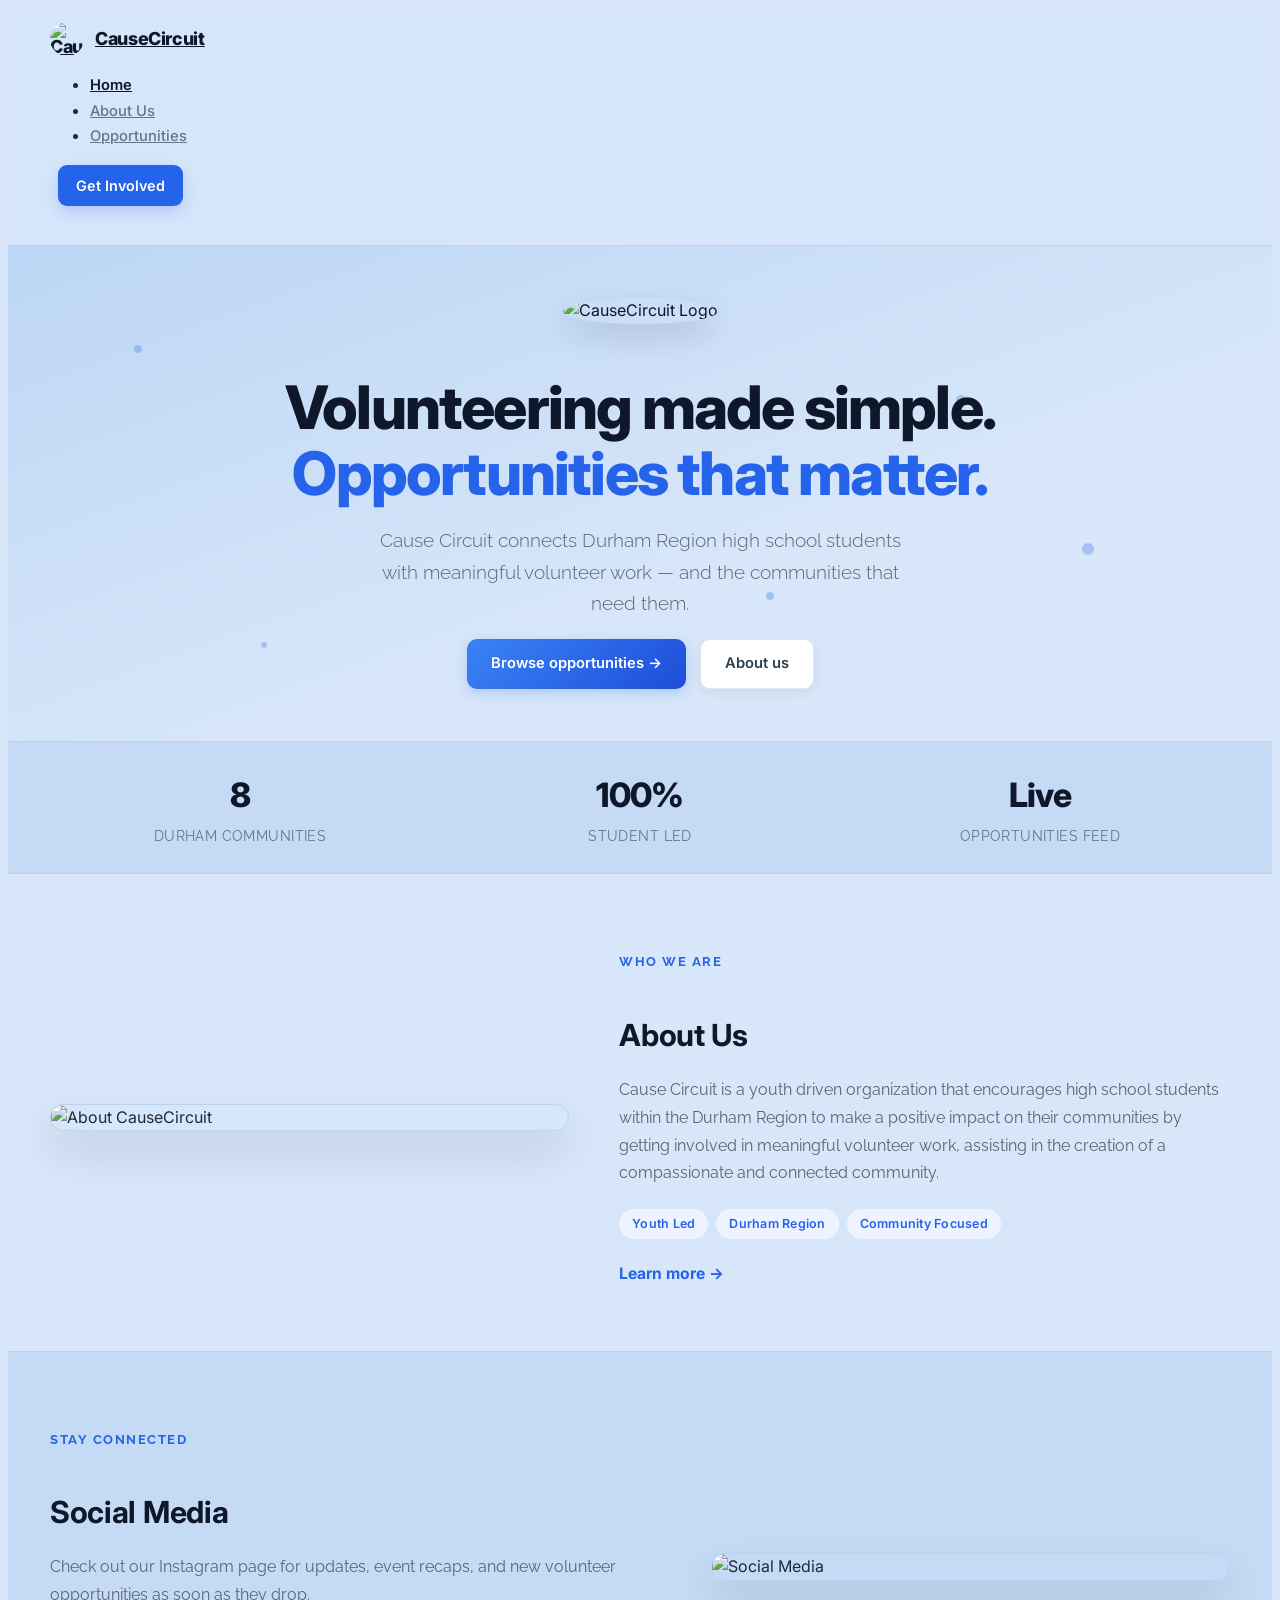
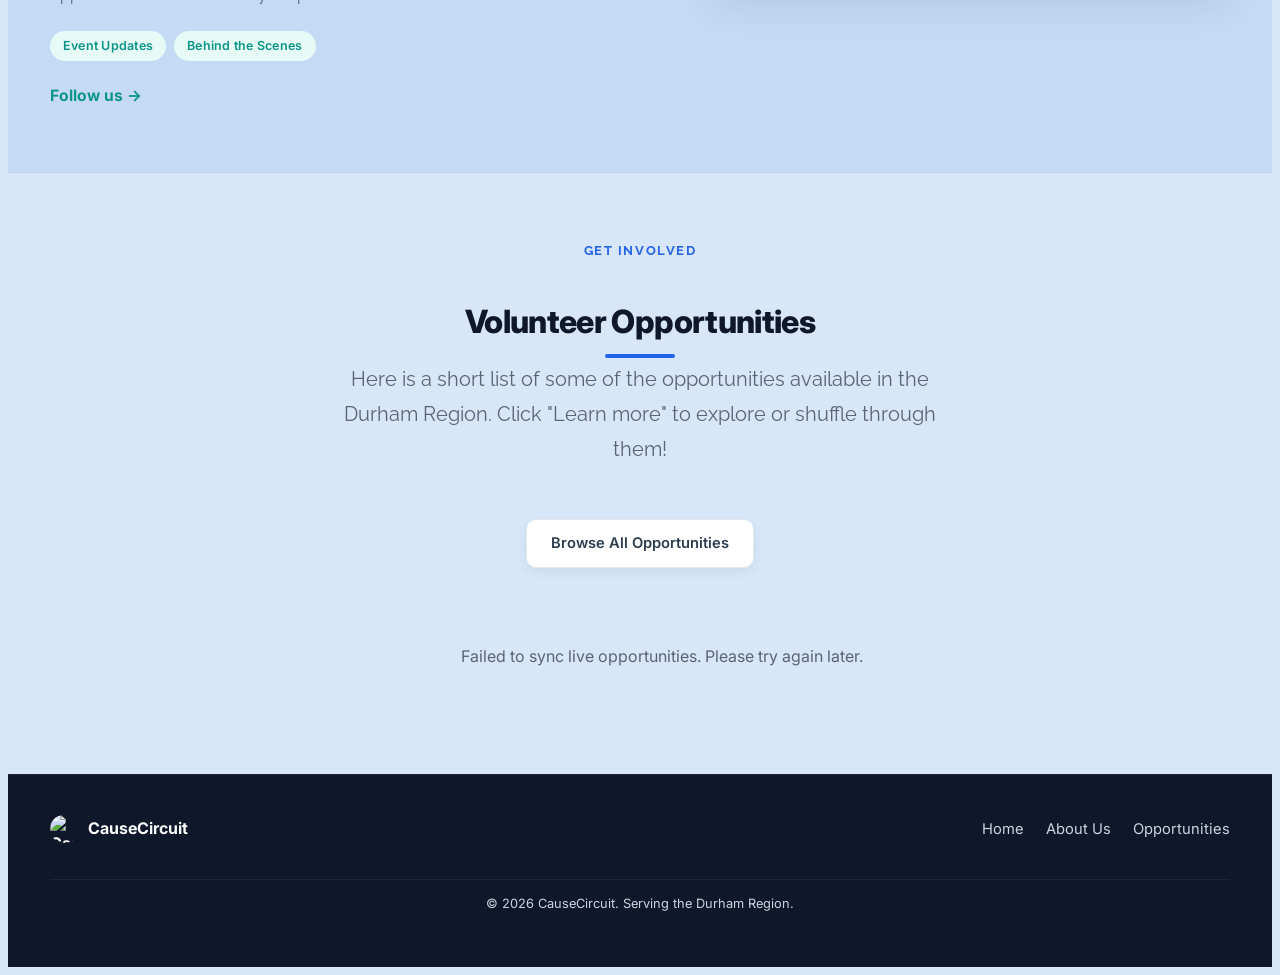
==== docs/index.html @ fa152370 "Use more reliable Drive image URL format, add Apps Script image sync backup Org images intermittentl" ====
<!DOCTYPE HTML>
<html>
<head>
	<title>CauseCircuit</title>
	<meta charset="utf-8" />
	<link rel="shortcut icon" type="x-icon" href="images/causecircuit-logo.png">
	<meta name="viewport" content="width=device-width, initial-scale=1" />
	<link rel="stylesheet" href="assets/css/main.css" />
	<noscript>
		<link rel="stylesheet" href="assets/css/noscript.css" />
	</noscript>
	<link rel="preconnect" href="https://fonts.googleapis.com">
	<link rel="preconnect" href="https://fonts.gstatic.com" crossorigin>
	<link href="https://fonts.googleapis.com/css2?family=Inter:wght@400;500;600;700;800&family=Raleway:wght@400;500;600&display=swap" rel="stylesheet">
	<link rel="stylesheet" href="assets/css/site-theme.css" />
	<style>
		/* Page-specific styles for Home (hero CTA, stats strip, about/social grids) */

		.hero-highlight {
			color: #2563eb;
		}

		.hero-content p {
			max-width: 560px;
			margin-left: auto;
			margin-right: auto;
		}

		.hero-cta-row {
			display: flex;
			gap: 14px;
			justify-content: center;
			flex-wrap: wrap;
			margin-top: 10px;
		}

		/* Quick Stats Strip */
		.stats-strip {
			background: #c5dbf5;
			border-top: 1px solid #b9d2f0;
			border-bottom: 1px solid #b9d2f0;
			padding: 26px 0;
		}

		.stats-strip .container {
			display: grid;
			grid-template-columns: repeat(3, 1fr);
			gap: 20px;
			text-align: center;
		}

		.stat-item {
			padding: 0 10px;
		}

		.stat-item .stat-number {
			display: block;
			font-size: 2.1rem;
			font-weight: 800;
			color: #0f172a;
			letter-spacing: -0.02em;
		}

		.stat-item .stat-label {
			display: block;
			margin-top: 4px;
			color: #64748b;
			font-size: 0.85rem;
			font-family: var(--font-display);
			letter-spacing: 0.03em;
			text-transform: uppercase;
		}

		/* About Section Grid */
		.about-grid {
			display: grid;
			grid-template-columns: 0.85fr 1fr;
			gap: 50px;
			align-items: center;
			margin-top: 10px;
		}

		.about-image {
			position: relative;
			border-radius: var(--radius-lg);
			overflow: hidden;
			box-shadow: 0 20px 40px rgba(15, 23, 42, 0.12);
			border: 1px solid #b9d2f0;
		}

		.about-image img {
			width: 100%;
			height: 320px;
			object-fit: cover;
		}

		.about-content {
			color: #0f172a;
		}

		.about-content h3 {
			font-size: 1.9rem;
			margin-bottom: 16px;
			color: #0f172a;
			font-weight: 700;
			letter-spacing: -0.01em;
		}

		.about-content p {
			font-size: 1.02rem;
			line-height: 1.7;
			margin-bottom: 22px;
			color: #5b6472;
			font-family: var(--font-display);
		}

		.tag-row {
			display: flex;
			flex-wrap: wrap;
			gap: 8px;
			margin-bottom: 22px;
		}

		.tag-pill {
			background: #eef4ff;
			border: none;
			color: #2563eb;
			padding: 5px 13px;
			border-radius: 20px;
			font-size: 0.78rem;
			font-weight: 600;
			letter-spacing: 0.02em;
		}

		/* Social Media Section */
		.social-grid {
			display: grid;
			grid-template-columns: 1fr 0.85fr;
			gap: 50px;
			align-items: center;
			margin-top: 10px;
		}

		.social-content {
			color: #0f172a;
		}

		.social-content h3 {
			font-size: 1.9rem;
			margin-bottom: 16px;
			color: #0f172a;
			font-weight: 700;
			letter-spacing: -0.01em;
		}

		.social-content p {
			font-size: 1.02rem;
			line-height: 1.7;
			margin-bottom: 22px;
			color: #5b6472;
			font-family: var(--font-display);
		}

		.social-content .tag-pill {
			background: #e6fbf6;
			color: #0d9488;
		}

		.social-image {
			position: relative;
			border-radius: var(--radius-lg);
			overflow: hidden;
			box-shadow: 0 20px 40px rgba(15, 23, 42, 0.12);
			border: 1px solid #b9d2f0;
		}

		.social-image img {
			width: 100%;
			height: 320px;
			object-fit: cover;
		}

		.cta-row {
			text-align: center;
			margin-bottom: 36px;
			display: flex;
			justify-content: center;
			gap: 15px;
			flex-wrap: wrap;
		}

		.shuffle-btn {
			background: #0f172a;
			color: white;
			border: none;
			display: none;
		}

		/* Responsive Design: page-specific-only (shared breakpoints live in site-theme.css) */
		@media (max-width: 768px) {
			.about-grid,
			.social-grid {
				grid-template-columns: 1fr;
				gap: 30px;
			}

			.stats-strip .container {
				grid-template-columns: repeat(3, 1fr);
				gap: 10px;
			}

			.stat-item .stat-number {
				font-size: 1.5rem;
			}
		}
	</style>
	<script src="https://cdnjs.cloudflare.com/ajax/libs/PapaParse/5.4.1/papaparse.min.js"></script>
</head>

<body class="is-preload">
	<div class="popup" id="popup">
		<div class="popup-content" id="popup-content"></div>
	</div>

	<div id="page-wrapper">

		<header id="header">
			<h1><a href="index.html"><img src="images/causecircuit-logo.png" alt="CauseCircuit Logo" class="header-logo" width="34" height="34" decoding="async">CauseCircuit</a></h1>

			<nav id="nav">
				<ul class="links">
					<li><a href="index.html" class="active">Home</a></li>
					<li><a href="aboutus.html">About Us</a></li>
					<li><a href="opportunities.html">Opportunities</a></li>
				</ul>
				<a href="#homepage-opportunities" class="nav-cta">Get Involved</a>
			</nav>

			<a href="#mobile-menu" id="mobile-menu-toggle">
				<span class="icon fa-bars"></span>
			</a>
		</header>

		<section class="hero-section">
			<div class="hero-content">
				<div class="logo">
					<img src="images/causecircuit-logo.png" alt="CauseCircuit Logo" class="logo-img" width="96" height="96" decoding="async">
				</div>
				<h1>Volunteering made simple.<br><span class="hero-highlight">Opportunities that matter.</span></h1>
				<p>Cause Circuit connects Durham Region high school students with meaningful volunteer work — and the communities that need them.</p>
				<div class="hero-cta-row">
					<a href="#homepage-opportunities" class="btn btn-primary">Browse opportunities →</a>
					<a href="aboutus.html" class="btn btn-light">About us</a>
				</div>
			</div>
			<div class="particle particle-1"></div>
			<div class="particle particle-2"></div>
			<div class="particle particle-3"></div>
			<div class="particle particle-4"></div>
			<div class="particle particle-5"></div>
		</section>

		<section class="stats-strip">
			<div class="container">
				<div class="stat-item">
					<span class="stat-number">8</span>
					<span class="stat-label">Durham Communities</span>
				</div>
				<div class="stat-item">
					<span class="stat-number">100%</span>
					<span class="stat-label">Student Led</span>
				</div>
				<div class="stat-item">
					<span class="stat-number">Live</span>
					<span class="stat-label">Opportunities Feed</span>
				</div>
			</div>
		</section>

		<section class="content-section">
			<div class="container">
				<div class="about-grid">
					<div class="about-image">
						<img src="images/pic01.jpg" alt="About CauseCircuit" loading="lazy" decoding="async" />
					</div>
					<div class="about-content">
						<span class="section-eyebrow">Who We Are</span>
						<h3>About Us</h3>
						<p>Cause Circuit is a youth driven organization that encourages high school students within the Durham Region to make a positive impact on their communities by getting involved in meaningful volunteer work, assisting in the creation of a compassionate and connected community.</p>
						<div class="tag-row">
							<span class="tag-pill">Youth Led</span>
							<span class="tag-pill">Durham Region</span>
							<span class="tag-pill">Community Focused</span>
						</div>
						<a href="aboutus.html" class="text-link">Learn more →</a>
					</div>
				</div>
			</div>
		</section>

		<section class="content-section section-alt">
			<div class="container">
				<div class="social-grid">
					<div class="social-content">
						<span class="section-eyebrow">Stay Connected</span>
						<h3>Social Media</h3>
						<p>Check out our Instagram page for updates, event recaps, and new volunteer opportunities as soon as they drop.</p>
						<div class="tag-row">
							<span class="tag-pill">Event Updates</span>
							<span class="tag-pill">Behind the Scenes</span>
						</div>
						<a href="#" class="text-link text-link-teal">Follow us →</a>
					</div>
					<div class="social-image">
						<img src="images/pic02.jpg" alt="Social Media" loading="lazy" decoding="async" />
					</div>
				</div>
			</div>
		</section>

		<section class="content-section" id="homepage-opportunities">
			<div class="container">
				<div class="section-header">
					<span class="section-eyebrow">Get Involved</span>
					<h2>Volunteer Opportunities</h2>
					<p>Here is a short list of some of the opportunities available in the Durham Region. Click "Learn more" to explore or shuffle through them!</p>
				</div>

				<div class="cta-row">
					<a href="opportunities.html" class="btn btn-light">Browse All Opportunities</a>
					<button id="shuffle-btn" class="btn btn-light shuffle-btn">
						🔄 Shuffle Grid
					</button>
				</div>

				<div class="opportunities-grid" id="homepage-opportunities-container">
					<div class="empty-state">Loading live opportunities...</div>
				</div>
			</div>
		</section>
	</div>

	<footer class="site-footer">
		<div class="container">
			<div class="footer-brand">
				<img src="images/causecircuit-logo.png" alt="CauseCircuit Logo" width="28" height="28" loading="lazy" decoding="async">
				CauseCircuit
			</div>
			<ul class="footer-links">
				<li><a href="index.html">Home</a></li>
				<li><a href="aboutus.html">About Us</a></li>
				<li><a href="opportunities.html">Opportunities</a></li>
			</ul>
			<p class="footer-copy">&copy; 2026 CauseCircuit. Serving the Durham Region.</p>
		</div>
	</footer>

	<script src="assets/js/jquery.min.js"></script>
	<script src="assets/js/jquery.scrollex.min.js"></script>
	<script src="assets/js/browser.min.js"></script>
	<script src="assets/js/breakpoints.min.js"></script>
	<script src="assets/js/util.js"></script>
	<script src="assets/js/main.js"></script>

	<script>
		let homepageOpportunities = [];
		const SHEET_CSV_URL = "https://docs.google.com/spreadsheets/d/e/2PACX-1vRINdpIfqYzmz7lNtKIkIuz75kA3wAOtAyE2lThkMty1Gpn7X9p3xIFLXV-hyX28PC-0LyFreFc1JXU/pub?gid=351680604&single=true&output=csv";

		function resolveOpportunityImage(rawImagePath) {
			if (!rawImagePath) return 'images/causecircuit-logo.png';

			if (rawImagePath.includes('drive.google.com')) {
				const matches = rawImagePath.match(/(?:id=|\/d\/)([a-zA-Z0-9-_]+)/);
				if (matches && matches[1]) {
					return `https://lh3.googleusercontent.com/d/${matches[1]}=w1000`;
				}
				return 'images/causecircuit-logo.png';
			}

			return rawImagePath;
		}

		function resolveOpportunityUrl(opportunity) {
			let targetUrl = opportunity.website ? opportunity.website.trim() : '#';
			if (targetUrl !== '#' && targetUrl !== '' && !/^https?:\/\//i.test(targetUrl)) {
				targetUrl = 'https://' + targetUrl;
			}
			return targetUrl;
		}

		const observerOptions = {
			threshold: 0.1,
			rootMargin: '0px 0px -50px 0px'
		};

		const cardObserver = new IntersectionObserver((entries) => {
			entries.forEach(entry => {
				if (entry.isIntersecting) {
					entry.target.classList.add('animate');
				}
			});
		}, observerOptions);

		async function fetchLiveHomepageData() {
			try {
				const cacheBuster = `&t=${new Date().getTime()}`;
				const response = await fetch(SHEET_CSV_URL + cacheBuster);
				const csvText = await response.text();
				
				Papa.parse(csvText, {
					header: true,
					skipEmptyLines: true,
					complete: function(results) {
						const liveOpportunities = results.data.map(row => {
							const keys = Object.keys(row);
							
							const titleKey = keys.find(k => k.toLowerCase().includes('title') || k.toLowerCase().includes('name of opportunity') || k.toLowerCase().includes('position')) || keys[1];
							const orgKey = keys.find(k => k.toLowerCase().includes('organization') || k.toLowerCase().includes('company') || k.toLowerCase().includes('host')) || keys[2];
							const descKey = keys.find(k => k.toLowerCase().includes('description') || k.toLowerCase().includes('detail') || k.toLowerCase().includes('about')) || keys[3];
							const linkKey = keys.find(k => k.toLowerCase().includes('link') || k.toLowerCase().includes('website') || k.toLowerCase().includes('url') || k.toLowerCase().includes('form')) || keys[4];
							const cityKey = keys.find(k => k.toLowerCase().includes('city') || k.toLowerCase().includes('town') || k.toLowerCase().includes('location')) || keys[5];
							const imgKey = keys.find(k => k.toLowerCase().includes('image') || k.toLowerCase().includes('logo') || k.toLowerCase().includes('pic')) || '';

							const title = row[titleKey] ? row[titleKey].trim() : '';
							const org = row[orgKey] ? row[orgKey].trim() : '';
							const desc = row[descKey] ? row[descKey].trim() : 'No description provided.';
							const webLink = row[linkKey] ? row[linkKey].trim() : '#';
							const city = row[cityKey] ? row[cityKey].trim() : 'Oshawa';
							const rawImagePath = (imgKey && row[imgKey]) ? row[imgKey].trim() : '';

							if (!title || !org) return null;

							return {
								name: title,
								company: org,
								description: desc,
								imagePath: resolveOpportunityImage(rawImagePath),
								website: webLink,
								city: city
							};
						}).filter(item => item !== null);

						homepageOpportunities = liveOpportunities;

						const shuffleBtn = document.getElementById('shuffle-btn');
						if (shuffleBtn) {
							shuffleBtn.style.display = homepageOpportunities.length > 6 ? 'inline-flex' : 'none';
						}

						renderHomepageCards();
					}
				});
			} catch (error) {
				console.error("Error loading live feed:", error);
				document.getElementById('homepage-opportunities-container').innerHTML =
					'<div class="empty-state">Failed to sync live opportunities. Please try again later.</div>';
			}
		}

		function renderHomepageCards() {
			const container = document.getElementById('homepage-opportunities-container');
			if (!container) return;

			const existingCards = container.querySelectorAll('.opportunity-card');
			existingCards.forEach(card => card.classList.remove('animate'));

			setTimeout(() => {
				container.innerHTML = '';

				if (homepageOpportunities.length === 0) {
					container.innerHTML = '<div class="empty-state">No opportunities available right now!</div>';
					return;
				}

				let shuffled = [...homepageOpportunities];
				for (let i = shuffled.length - 1; i > 0; i--) {
					const j = Math.floor(Math.random() * (i + 1));
					[shuffled[i], shuffled[j]] = [shuffled[j], shuffled[i]];
				}

				const displayList = shuffled.slice(0, 6);

				displayList.forEach((opp, index) => {
					const card = document.createElement('div');
					card.className = 'opportunity-card';
					card.style.transitionDelay = `${index * 0.12}s`;

					const targetUrl = resolveOpportunityUrl(opp);
					const buttonHTML = (targetUrl && targetUrl !== '#')
						? `<a href="${targetUrl}" target="_blank" class="card-btn">Learn more</a>`
						: `<button class="card-btn special">Learn more</button>`;

					card.innerHTML = `
						<div class="card-image-container">
							<img src="${opp.imagePath}" alt="${opp.name}" loading="lazy" decoding="async" onerror="this.src='images/causecircuit-logo.png'" />
							<div class="location-tag">${opp.city}</div>
						</div>
						<div class="card-content">
							<h3>${opp.name}</h3>
							<p class="card-org">${opp.company}</p>
							<p class="card-desc-clamp">${opp.description}</p>
							${buttonHTML}
						</div>
					`;

					container.appendChild(card);
					cardObserver.observe(card);
				});
			}, existingCards.length > 0 ? 150 : 0);
		}

		document.addEventListener('DOMContentLoaded', () => {
			fetchLiveHomepageData();

			const shuffleBtn = document.getElementById('shuffle-btn');
			if (shuffleBtn) {
				shuffleBtn.addEventListener('click', renderHomepageCards);
			}

			document.querySelectorAll('.section-header').forEach(el => cardObserver.observe(el));
		});

		const popup = document.getElementById('popup');
		const popupContent = document.getElementById('popup-content');

		function openOpportunityPopup(opportunity) {
			const websiteUrl = resolveOpportunityUrl(opportunity);
			const hasWebsite = websiteUrl && websiteUrl !== '#';
			const websiteValueClass = hasWebsite ? 'popup-info-value' : 'popup-info-value muted';
			const websiteValueHTML = hasWebsite
				? `<a href="${websiteUrl}" target="_blank" rel="noopener">${websiteUrl.replace(/^https?:\/\//i, '')}</a>`
				: 'Not provided';

			popupContent.innerHTML = `
				<div class="popup-header">
					<img src="${opportunity.imagePath}" alt="${opportunity.name}" decoding="async" onerror="this.src='images/causecircuit-logo.png'" />
					<div class="popup-location-tag">${opportunity.city}</div>
				</div>
				<h2 class="popup-title">${opportunity.name}</h2>
				<div class="popup-scroll-content">
					<div class="popup-info-panel">
						<div class="popup-info-row">
							<span class="popup-info-label">Host</span>
							<span class="popup-info-value">${opportunity.company}</span>
						</div>
						<div class="popup-info-row">
							<span class="popup-info-label">Website</span>
							<span class="${websiteValueClass}">${websiteValueHTML}</span>
						</div>
						<div class="popup-info-row">
							<span class="popup-info-label">Location</span>
							<span class="popup-info-value">${opportunity.city}</span>
						</div>
					</div>
					<div class="popup-body">
						<p>${opportunity.description}</p>
					</div>
				</div>
				<div class="popup-actions">
					<button class="btn btn-ghost popup-close">Close</button>
				</div>
			`;

			popup.classList.add('active');
			document.body.classList.add('modal-open');

			popupContent.querySelector('.popup-close').addEventListener('click', closeOpportunityPopup);
		}

		function closeOpportunityPopup() {
			popup.classList.remove('active');
			document.body.classList.remove('modal-open');
		}

		document.addEventListener('click', function(event) {
			const card = event.target.closest('.opportunity-card');
			if (!card) return;

			const realLink = event.target.closest('a.card-btn');
			if (realLink) return; // let the external link navigate normally

			event.preventDefault();

			const opportunityName = card.querySelector('h3').textContent;
			const opportunity = homepageOpportunities.find(opp => opp.name === opportunityName);
			if (opportunity) {
				openOpportunityPopup(opportunity);
			}
		});

		popup.addEventListener('click', (event) => {
			if (event.target === popup) {
				closeOpportunityPopup();
			}
		});

		document.addEventListener('keydown', (event) => {
			if (event.key === 'Escape' && popup.classList.contains('active')) {
				closeOpportunityPopup();
			}
		});
	</script>
</body>
</html>
---- docs/assets/css/site-theme.css ----
/* ==========================================================================
   CauseCircuit shared design system
   Loaded on every page after main.css and before any page-specific <style>
   block. Owns: tokens, header/nav, hero shell, particles, section/container
   layout, buttons, opportunity cards, popup, footer, scrollbar.
   ========================================================================== */

:root {
    --ink: #2c3e50;
    --ink-soft: #34495e;
    --surface-deep: #0f172a;
    --surface: #1e293b;
    --surface-soft: #334155;
    --panel-blue: #4C5C96;
    --panel-alt: #45558D;
    --border-soft: rgba(148, 163, 184, 0.18);
    --text-muted: #cbd5e1;
    --accent: #3b82f6;
    --accent-dark: #1d4ed8;
    --accent-light: #60a5fa;
    --success: #10b981;
    --success-dark: #059669;

    --radius-lg: 18px;
    --radius-md: 14px;
    --radius-sm: 10px;
    --ease: cubic-bezier(0.22, 1, 0.36, 1);

    --font-body: 'Inter', -apple-system, BlinkMacSystemFont, 'Segoe UI', Roboto, Helvetica, Arial, sans-serif;
    --font-display: Raleway, var(--font-body);

    /* Spacing scale */
    --space-xs: 8px;
    --space-sm: 14px;
    --space-md: 22px;
    --space-lg: 40px;
    --space-xl: 52px;
    --space-2xl: 64px;

    /* Type scale */
    --text-xs: 0.8rem;
    --text-sm: 0.92rem;
    --text-md: 1rem;
    --text-lg: 1.22rem;
    --text-xl: 1.6rem;
    --text-2xl: 2rem;
    --text-3xl: clamp(2.6rem, 5vw, 3.75rem);
}

html {
    font-size: 16px;
}

body,
input,
select,
textarea {
    font-family: var(--font-body);
    font-size: 16px;
    font-weight: 400;
    line-height: 1.6;
    color: #1e293b;
}

/* main.css's legacy template forces h1-h6 to Raleway, uppercase, and
   letter-spaced — override so Inter is the real default everywhere
   the design doesn't explicitly call for Raleway body copy. */
h1, h2, h3, h4, h5, h6 {
    font-family: var(--font-body);
    text-transform: none;
    letter-spacing: normal;
    color: inherit;
}

html {
    scroll-padding-top: 90px;
}

body {
    background: #d7e6f9;
    overflow-x: hidden;
    -webkit-font-smoothing: antialiased;
}

/* ---------- Header ---------- */
#header {
    position: sticky !important;
    top: 0 !important;
    left: auto !important;
    right: auto !important;
    width: 100% !important;
    z-index: 50 !important;
    background: rgba(215, 230, 249, 0.85) !important;
    backdrop-filter: blur(14px) saturate(150%) !important;
    opacity: 1 !important;
    visibility: visible !important;
    transform: translateY(0) !important;
    transition: all 0.3s ease !important;
    border-bottom: 1px solid #b9d2f0 !important;
    box-sizing: border-box !important;
    padding-top: 14px !important;
    padding-bottom: 14px !important;
    padding-left: max(32px, calc((100% - 1180px) / 2)) !important;
    padding-right: max(32px, calc((100% - 1180px) / 2)) !important;
}

#header h1 {
    display: flex !important;
    align-items: center !important;
    margin: 0 !important;
    line-height: 1 !important;
}

#header h1 a {
    color: #0f172a !important;
    display: flex !important;
    align-items: center !important;
    font-size: 1.12rem !important;
    font-weight: 800 !important;
    letter-spacing: -0.02em !important;
}

.header-logo {
    width: 34px;
    height: 34px;
    border-radius: 50%;
    margin-right: 11px;
    object-fit: cover;
}

#header #nav ul.links li a {
    color: #64748b !important;
    font-weight: 500;
    font-size: 0.92rem;
    padding: 0;
    border: none;
    border-radius: 0;
    text-transform: none;
    letter-spacing: normal;
}

#header #nav ul.links li a:hover {
    background: transparent !important;
    border-color: transparent !important;
}

#header #nav ul.links li a:hover {
    color: #0f172a !important;
}

#header #nav ul.links li a.active {
    color: #0f172a !important;
    font-weight: 600 !important;
}

#header #mobile-menu-toggle {
    color: #0f172a !important;
    width: 44px;
    height: 44px;
    margin: -6px -6px -6px 0;
    box-sizing: border-box;
}

@media screen and (max-width: 980px) {
    #header #mobile-menu-toggle {
        display: flex !important;
        align-items: center;
        justify-content: center;
    }
}

/* ---------- Mobile menu & scroll lock ---------- */
body.nav-open,
body.modal-open {
    overflow: hidden;
}

#mobile-menu .inner {
    position: relative;
}

#mobile-menu .close {
    position: absolute;
    top: 18px;
    right: 18px;
    display: flex;
    align-items: center;
    justify-content: center;
    width: 44px;
    height: 44px;
    padding: 0 !important;
    margin-top: 0 !important;
    box-sizing: border-box;
    font-size: 1.8rem;
    line-height: 1;
    color: #ffffff;
    text-decoration: none;
    border-bottom: none !important;
}

#mobile-menu a {
    margin-top: 0 !important;
    padding: 14px 0 !important;
    min-height: 44px;
    box-sizing: border-box;
    display: flex !important;
    align-items: center;
}

#mobile-menu .mobile-nav-cta {
    display: inline-flex !important;
    align-items: center;
    justify-content: center;
    margin-top: 18px;
    padding: 13px 20px !important;
    border-radius: 9px;
    background: #2563eb;
    color: #fff !important;
    font-weight: 600;
    border-bottom: none !important;
}

#nav a.nav-cta {
    display: inline-flex;
    align-items: center;
    gap: 6px;
    background: #2563eb;
    color: #fff !important;
    font-weight: 600 !important;
    font-size: 0.9rem !important;
    padding: 9px 18px !important;
    border-radius: 9px !important;
    border: none !important;
    box-shadow: 0 6px 16px rgba(37, 99, 235, 0.22);
    text-decoration: none;
    text-transform: none !important;
    letter-spacing: normal !important;
    margin-left: 8px;
    transition: all 0.25s var(--ease);
}

#nav a.nav-cta:hover {
    background-color: #1d4ed8;
    color: #fff !important;
    border-color: transparent !important;
    transform: translateY(-1px);
    box-shadow: 0 8px 20px rgba(37, 99, 235, 0.32);
}

.text-link {
    display: inline-flex;
    align-items: center;
    gap: 7px;
    color: #2563eb;
    font-weight: 700;
    font-size: 0.98rem;
    text-decoration: none;
}

.text-link:hover {
    color: #1d4ed8;
}

.text-link-teal {
    color: #0d9488;
}

.text-link-teal:hover {
    color: #0f766e;
}

/* ---------- Hero shell ---------- */
.hero-section {
    background: linear-gradient(160deg, #bcd6f5 0%, #d7e6f9 60%, #d7e6f9 100%);
    min-height: 40vh;
    padding: var(--space-xl) 0;
    display: flex;
    align-items: center;
    justify-content: center;
    text-align: center;
    position: relative;
    overflow: hidden;
}

.hero-section::before {
    content: none;
}

.hero-content {
    color: #0f172a;
    max-width: 780px;
    padding: 0 20px;
    animation: fadeInUp 1.2s var(--ease);
    position: relative;
    z-index: 1;
}

.hero-content h1 {
    font-size: var(--text-3xl);
    font-weight: 800;
    margin-bottom: var(--space-sm);
    letter-spacing: -0.03em;
    line-height: 1.1;
    color: #0f172a;
}

.hero-content p {
    font-size: 1.2rem;
    opacity: 1;
    line-height: 1.65;
    font-family: var(--font-display);
    font-weight: 300;
    color: #5b6472;
}

.logo {
    margin-bottom: var(--space-md);
}

.logo-img {
    width: 96px;
    height: 96px;
    border-radius: 50%;
    object-fit: cover;
    box-shadow: 0 12px 30px rgba(15, 23, 42, 0.14);
}

/* ---------- Particles ---------- */
.particle {
    position: absolute;
    background: rgba(37, 99, 235, 0.28);
    border-radius: 50%;
    animation: float 6s ease-in-out infinite;
    pointer-events: none;
}

.particle-1 { top: 20%; left: 10%; width: 8px;  height: 8px;  animation-delay: 0s; }
.particle-2 { top: 60%; left: 85%; width: 12px; height: 12px; animation-delay: 2s; }
.particle-3 { top: 80%; left: 20%; width: 6px;  height: 6px;  animation-delay: 4s; }
.particle-4 { top: 30%; left: 75%; width: 10px; height: 10px; animation-delay: 1s; }
.particle-5 { top: 70%; left: 60%; width: 8px;  height: 8px;  animation-delay: 3s; }

/* ---------- Layout primitives ---------- */
.content-section {
    padding: var(--space-2xl) 0;
    position: relative;
    background: transparent;
}

.section-alt {
    background: #c5dbf5;
    border-top: 1px solid #b9d2f0;
    border-bottom: 1px solid #b9d2f0;
}

.container {
    max-width: 1180px;
    margin: 0 auto;
    padding: 0 32px;
}

.section-eyebrow {
    display: inline-block;
    color: #2563eb;
    font-family: var(--font-display);
    font-size: var(--text-xs);
    font-weight: 700;
    letter-spacing: 0.12em;
    text-transform: uppercase;
    margin-bottom: var(--space-xs);
}

.section-header {
    text-align: center;
    margin-bottom: var(--space-xl);
    opacity: 0;
    transform: translateY(30px);
    transition: all 0.8s ease;
}

.section-header.animate {
    opacity: 1;
    transform: translateY(0);
}

.section-header h2 {
    font-size: var(--text-2xl);
    color: #0f172a;
    margin-bottom: var(--space-sm);
    font-weight: 800;
    letter-spacing: -0.02em;
    position: relative;
}

.section-header h2::after {
    content: '';
    position: absolute;
    bottom: -10px;
    left: 50%;
    transform: translateX(-50%);
    width: 70px;
    height: 4px;
    background: #2563eb;
    border-radius: 2px;
}

.section-header p {
    font-size: var(--text-lg);
    color: #5b6472;
    line-height: 1.8;
    max-width: 600px;
    margin: 0 auto;
    font-family: var(--font-display);
}

/* ---------- Buttons ---------- */
.btn {
    display: inline-flex;
    align-items: center;
    gap: 6px;
    padding: 12px 24px;
    text-decoration: none;
    border-radius: var(--radius-sm);
    font-weight: 600;
    font-size: var(--text-sm);
    font-family: inherit;
    border: none;
    cursor: pointer;
    transition: all 0.25s var(--ease);
    white-space: nowrap;
}

.btn-primary {
    background: linear-gradient(135deg, var(--accent) 0%, var(--accent-dark) 100%);
    color: white !important;
    box-shadow: 0 4px 12px rgba(37, 99, 235, 0.22);
}

.btn-primary:hover {
    transform: translateY(-2px);
    box-shadow: 0 10px 22px rgba(37, 99, 235, 0.36);
}

.btn-success {
    background: linear-gradient(135deg, var(--success) 0%, var(--success-dark) 100%);
    color: white !important;
    box-shadow: 0 6px 16px rgba(16, 185, 129, 0.28);
}

.btn-success:hover {
    transform: translateY(-2px);
    box-shadow: 0 10px 24px rgba(16, 185, 129, 0.4);
}

.btn-light {
    background: white;
    color: var(--ink);
    border: 1px solid #e3e8ef;
    box-shadow: 0 4px 12px rgba(15, 23, 42, 0.06);
}

.btn-light:hover {
    transform: translateY(-2px);
    box-shadow: 0 10px 22px rgba(15, 23, 42, 0.12);
    background: #2563eb;
    color: white !important;
    border-color: #2563eb;
}

.btn-ghost {
    background: rgba(255, 255, 255, 0.08);
    color: #f1f5f9;
    border: 1px solid rgba(255, 255, 255, 0.12);
}

.btn-ghost:hover {
    background: rgba(255, 255, 255, 0.16);
}

/* ---------- Opportunity cards (shared: index + opportunities pages) ---------- */
.opportunities-grid {
    display: grid;
    grid-template-columns: repeat(auto-fill, minmax(min(100%, 260px), 1fr));
    gap: var(--space-md);
    margin-top: var(--space-xs);
}

.opportunity-card {
    background: white;
    border-radius: var(--radius-lg);
    overflow: hidden;
    transition: transform 0.35s var(--ease), box-shadow 0.35s var(--ease);
    opacity: 0;
    transform: translateY(28px);
    position: relative;
    box-shadow: 0 8px 24px rgba(15, 23, 42, 0.08);
    cursor: pointer;
    border: 1px solid #b9d2f0;
}

.opportunity-card.animate {
    opacity: 1;
    transform: translateY(0);
    transition: transform 0.5s var(--ease), box-shadow 0.35s var(--ease), opacity 0.5s var(--ease);
}

.opportunity-card:hover {
    transform: translateY(-6px);
    box-shadow: 0 20px 40px rgba(15, 23, 42, 0.16);
}

.card-image-container {
    position: relative;
    height: 190px;
    overflow: hidden;
    background: #eef1f5;
}

.opportunity-card img {
    width: 100%;
    height: 100%;
    object-fit: cover;
    transition: transform 0.5s var(--ease);
}

.opportunity-card:hover img {
    transform: scale(1.06);
}

.location-tag {
    position: absolute;
    top: var(--space-sm);
    right: var(--space-sm);
    background: rgba(15, 23, 42, 0.82);
    backdrop-filter: blur(10px);
    color: #7dd3fc;
    padding: 6px 13px;
    border-radius: 20px;
    font-size: var(--text-xs);
    font-weight: 600;
    letter-spacing: 0.01em;
    border: 1px solid rgba(96, 165, 250, 0.28);
    z-index: 2;
}

.card-content {
    padding: var(--space-md);
    position: relative;
    z-index: 2;
    text-align: left;
}

.card-content h3 {
    font-size: var(--text-lg);
    color: var(--ink);
    margin-bottom: 6px;
    font-weight: 700;
    letter-spacing: -0.01em;
    line-height: 1.3;
}

.card-org {
    margin-bottom: var(--space-xs);
    color: var(--accent-dark);
    font-weight: 600;
    font-size: var(--text-sm);
}

.card-content p {
    color: #5b6472;
    line-height: 1.6;
    margin-bottom: var(--space-sm);
    font-size: var(--text-md);
    font-family: var(--font-body);
}

.card-desc-clamp {
    display: -webkit-box;
    -webkit-line-clamp: 3;
    -webkit-box-orient: vertical;
    overflow: hidden;
    min-height: 72px;
}

.commitment-tags {
    display: flex;
    flex-wrap: wrap;
    gap: var(--space-xs);
    margin-bottom: var(--space-xs);
}

.commitment-tag {
    background: rgba(59, 130, 246, 0.1);
    color: var(--accent-dark);
    padding: 4px 11px;
    border-radius: 12px;
    font-size: var(--text-xs);
    font-weight: 600;
    letter-spacing: 0.02em;
}

.hours-per-week {
    color: #8792a2;
    font-size: var(--text-sm);
    margin-bottom: var(--space-sm);
}

.card-btn {
    display: inline-flex;
    align-items: center;
    background: linear-gradient(135deg, var(--accent) 0%, var(--accent-dark) 100%);
    color: white !important;
    padding: 11px 22px;
    text-decoration: none;
    border-radius: var(--radius-sm);
    font-weight: 600;
    transition: all 0.25s ease;
    cursor: pointer;
    border: none;
    font-size: var(--text-sm);
    gap: 6px;
    position: relative;
    overflow: hidden;
    box-shadow: 0 4px 12px rgba(37, 99, 235, 0.22);
}

.card-btn:hover {
    transform: translateY(-2px);
    box-shadow: 0 10px 22px rgba(37, 99, 235, 0.36);
}

.card-btn:after {
    content: ' →';
    transition: transform 0.25s ease;
}

.card-btn:hover:after {
    transform: translateX(3px);
}

.empty-state {
    text-align: center;
    color: #5b6472;
    width: 100%;
    grid-column: 1 / -1;
    padding: var(--space-lg) var(--space-md);
}

/* ---------- Popup (shared) ---------- */
.popup {
    position: fixed;
    top: 0;
    left: 0;
    width: 100%;
    height: 100%;
    background: rgba(8, 12, 24, 0.72);
    backdrop-filter: blur(12px);
    display: flex;
    justify-content: center;
    align-items: center;
    opacity: 0;
    visibility: hidden;
    transition: opacity 0.35s var(--ease), visibility 0.35s var(--ease);
    z-index: 10001;
    padding: 20px;
}

.popup.active {
    opacity: 1;
    visibility: visible;
}

.popup-content {
    background: linear-gradient(160deg, var(--surface) 0%, var(--surface-soft) 100%);
    border: 1px solid var(--border-soft);
    border-radius: 24px;
    max-width: min(90vw, 680px);
    width: 100%;
    max-height: 85vh;
    overflow: hidden;
    box-shadow: 0 30px 60px rgba(0, 0, 0, 0.45);
    transform: scale(0.94) translateY(24px);
    transition: transform 0.35s var(--ease);
    position: relative;
    display: flex;
    flex-direction: column;
}

.popup.active .popup-content {
    transform: scale(1) translateY(0);
}

.popup-header {
    position: relative;
    height: clamp(180px, 28vw, 280px);
    overflow: hidden;
}

.popup-header img {
    width: 100%;
    height: 100%;
    object-fit: cover;
}

.popup-location-tag {
    position: absolute;
    top: 16px;
    right: 16px;
    background: rgba(15, 23, 42, 0.85);
    color: var(--accent-light);
    padding: 7px 15px;
    border-radius: 20px;
    font-size: 0.82rem;
    font-weight: 600;
    border: 1px solid rgba(96, 165, 250, 0.28);
    z-index: 2;
}

.popup-header::after {
    content: '';
    position: absolute;
    bottom: 0;
    left: 0;
    right: 0;
    height: 90px;
    background: linear-gradient(transparent, rgba(30, 41, 59, 0.95));
}

.popup-title {
    color: #f8fafc;
    padding: 22px 26px 8px;
    margin: 0;
    font-size: var(--text-xl);
    font-weight: 700;
    letter-spacing: -0.01em;
}

.popup-scroll-content {
    overflow-y: auto;
    padding: 0 26px 22px;
    flex: 1;
}

.popup-body {
    color: var(--text-muted);
    line-height: 1.7;
    font-size: var(--text-md);
}

.popup-info-panel {
    background: rgba(255, 255, 255, 0.04);
    border: 1px solid var(--border-soft);
    border-radius: var(--radius-md);
    padding: 4px 18px;
    margin-bottom: var(--space-md);
}

.popup-info-row {
    display: flex;
    justify-content: space-between;
    align-items: center;
    gap: 16px;
    padding: 13px 0;
    border-bottom: 1px solid var(--border-soft);
}

.popup-info-row:last-child {
    border-bottom: none;
}

.popup-info-label {
    color: var(--text-muted);
    font-size: 0.76rem;
    font-weight: 700;
    letter-spacing: 0.06em;
    text-transform: uppercase;
    white-space: nowrap;
}

.popup-info-value {
    color: #f1f5f9;
    font-weight: 500;
    font-size: var(--text-sm);
    text-align: right;
    overflow: hidden;
    text-overflow: ellipsis;
    white-space: nowrap;
}

.popup-info-value.muted {
    color: var(--text-muted);
    font-weight: 400;
}

.popup-info-value a {
    color: var(--accent-light);
    text-decoration: none;
}

.popup-info-value a:hover {
    text-decoration: underline;
}

.popup-actions {
    padding: var(--space-sm) 26px;
    background: rgba(15, 23, 42, 0.35);
    display: flex;
    justify-content: flex-end;
    gap: 12px;
    border-top: 1px solid var(--border-soft);
}

/* ---------- Footer ---------- */
.site-footer {
    background: var(--surface-deep);
    border-top: 1px solid rgba(255, 255, 255, 0.06);
    padding: var(--space-lg) 0;
}

.site-footer .container {
    display: flex;
    align-items: center;
    justify-content: space-between;
    gap: var(--space-md);
    flex-wrap: wrap;
}

.footer-brand {
    display: flex;
    align-items: center;
    gap: 10px;
    color: white;
    font-weight: 700;
    font-size: var(--text-md);
}

.footer-brand img {
    width: 28px;
    height: 28px;
    border-radius: 50%;
    object-fit: cover;
}

.footer-links {
    display: flex;
    gap: var(--space-md);
    list-style: none;
    margin: 0;
    padding: 0;
}

.footer-links a {
    color: var(--text-muted);
    text-decoration: none;
    font-size: var(--text-sm);
    transition: color 0.2s ease;
}

.footer-links a:hover {
    color: var(--accent-light);
}

.footer-copy {
    color: var(--text-muted);
    font-size: var(--text-xs);
    width: 100%;
    text-align: center;
    margin-top: var(--space-sm);
    padding-top: var(--space-sm);
    border-top: 1px solid rgba(255, 255, 255, 0.06);
}

/* ---------- Animations ---------- */
@keyframes fadeInUp {
    from { opacity: 0; transform: translateY(28px); }
    to { opacity: 1; transform: translateY(0); }
}

@keyframes float {
    0%, 100% { transform: translateY(0px) rotate(0deg); }
    50% { transform: translateY(-20px) rotate(180deg); }
}

/* ---------- Scrollbar ---------- */
* {
    scrollbar-width: thin;
    scrollbar-color: rgba(96, 165, 250, 0.3) transparent;
}

*::-webkit-scrollbar {
    width: 8px;
    height: 8px;
}

*::-webkit-scrollbar-track {
    background: transparent;
}

*::-webkit-scrollbar-thumb {
    background: rgba(96, 165, 250, 0.3);
    border-radius: 10px;
}

*::-webkit-scrollbar-thumb:hover {
    background: rgba(96, 165, 250, 0.5);
}

/* ---------- Responsive ---------- */
@media (max-width: 768px) {
    .hero-section {
        min-height: 300px;
        padding: var(--space-lg) 0;
    }

    .hero-content p {
        font-size: 1.05rem;
    }

    .container {
        padding: 0 var(--space-sm);
    }

    .content-section {
        padding: var(--space-xl) 0;
    }

    .section-header h2 {
        font-size: 1.7rem;
    }

    .opportunities-grid {
        gap: var(--space-sm);
    }

    .card-content {
        padding: 18px 20px 20px;
    }

    .popup-content {
        max-height: calc(100vh - 40px);
        border-radius: 18px;
    }

    .popup-header {
        height: 180px;
    }

    .popup-location-tag {
        top: 14px;
        padding: 7px 13px;
        font-size: 0.78rem;
    }

    .popup-info-row {
        flex-wrap: wrap;
        gap: 4px;
    }

    .popup-info-value {
        text-align: left;
        white-space: normal;
        width: 100%;
    }

    .popup-actions {
        flex-direction: column;
    }

    .btn-ghost, .btn-success {
        width: 100%;
        justify-content: center;
    }

    .header-logo {
        width: 34px;
        height: 34px;
        margin-right: 8px;
    }

    .site-footer .container {
        flex-direction: column;
        text-align: center;
    }
}
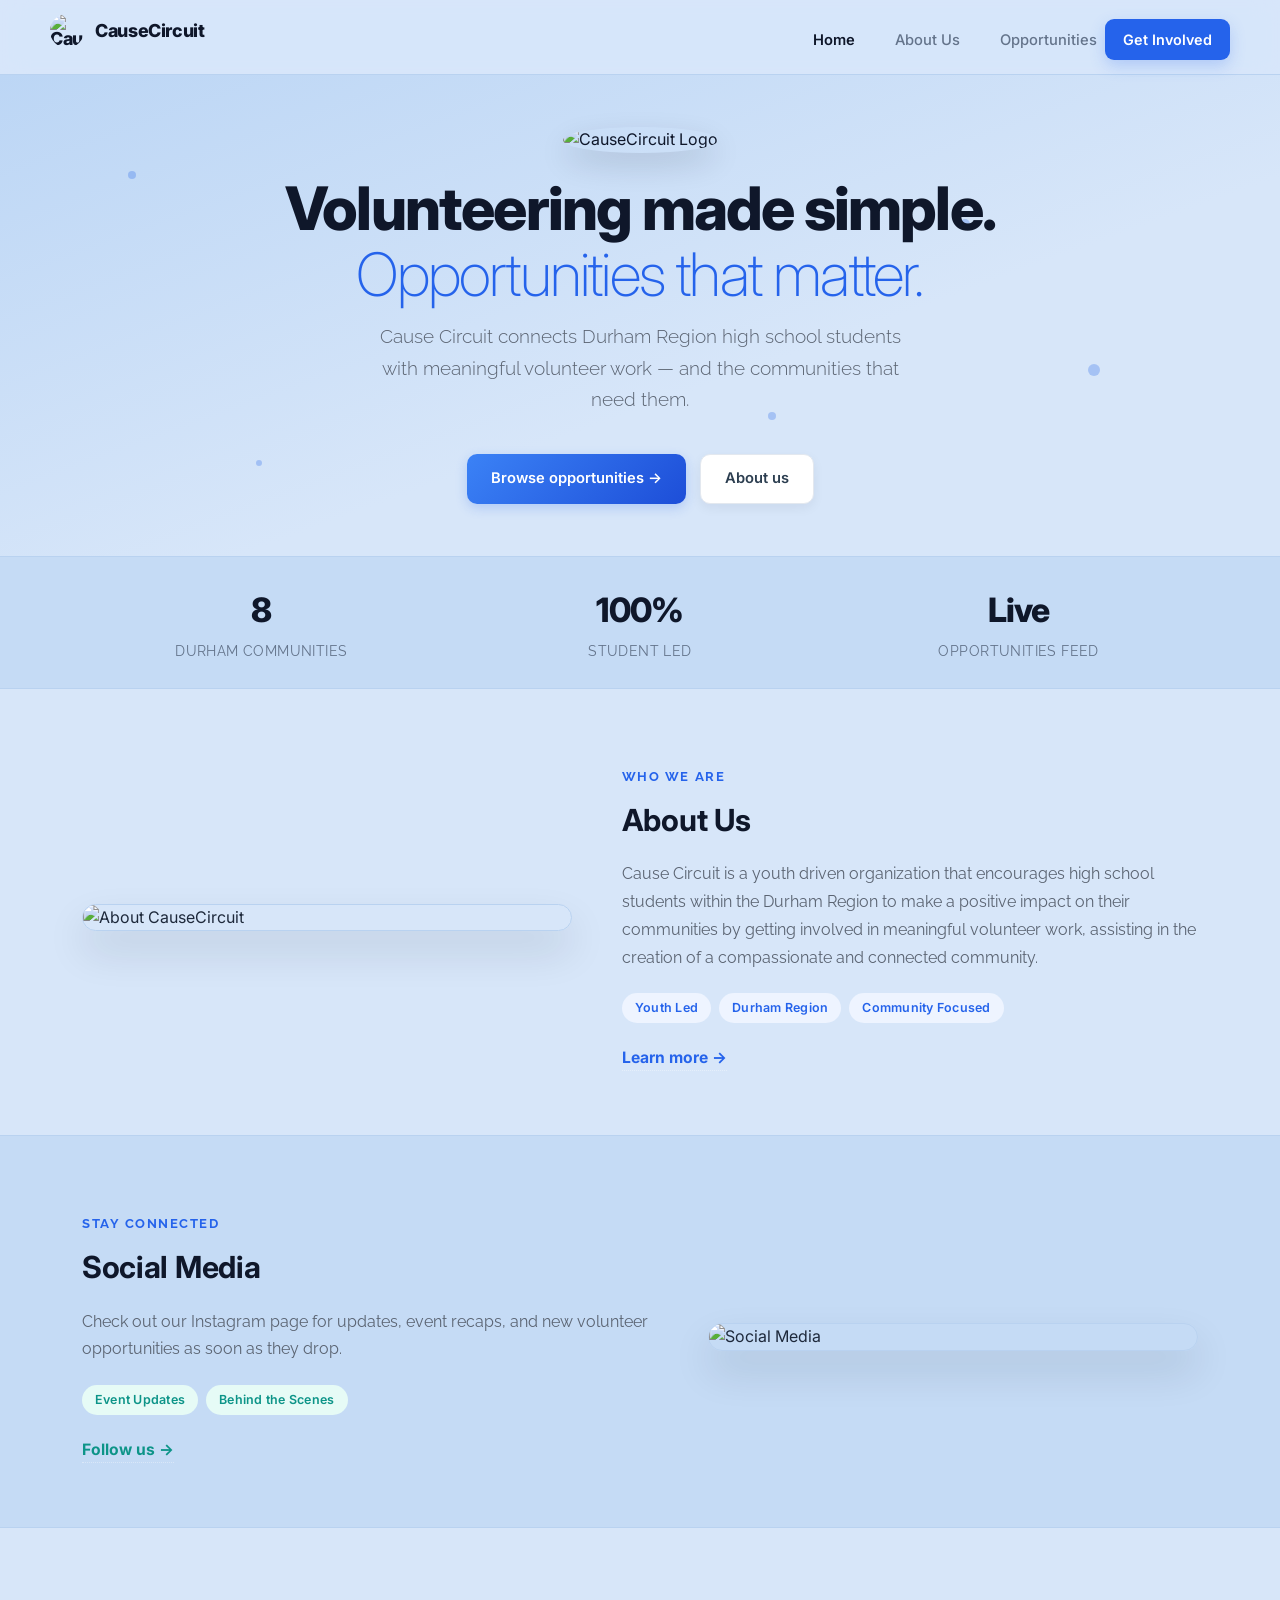
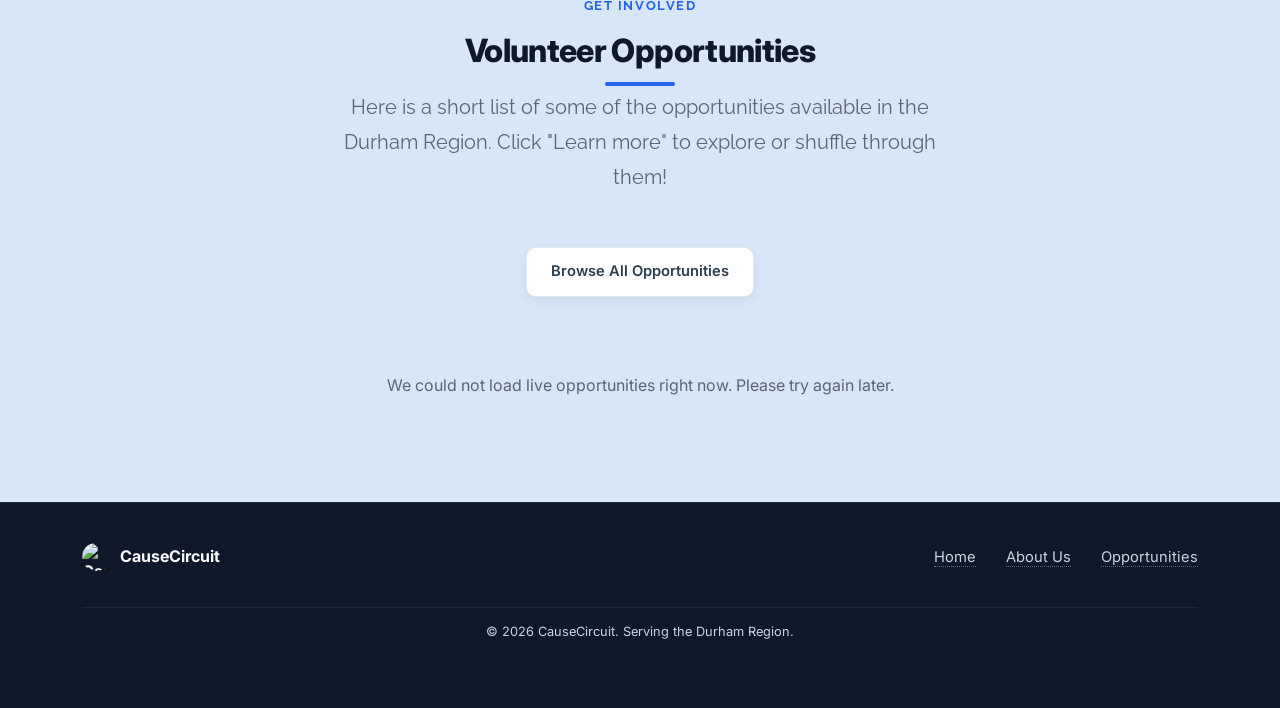
==== commit c4947db1: "WIP: share one opportunity-tile module between home and opportunities NOT VERIFIED IN A BROWSER - pa" ====
--- a/docs/index.html
+++ b/docs/index.html
@@ -1,14 +1,12 @@
 <!DOCTYPE HTML>
-<html>
+<html lang="en">
 <head>
 	<title>CauseCircuit</title>
 	<meta charset="utf-8" />
+	<meta name="description" content="CauseCircuit connects Durham Region high school students with meaningful volunteer opportunities in their community." />
 	<link rel="shortcut icon" type="x-icon" href="images/causecircuit-logo.png">
 	<meta name="viewport" content="width=device-width, initial-scale=1" />
 	<link rel="stylesheet" href="assets/css/main.css" />
-	<noscript>
-		<link rel="stylesheet" href="assets/css/noscript.css" />
-	</noscript>
 	<link rel="preconnect" href="https://fonts.googleapis.com">
 	<link rel="preconnect" href="https://fonts.gstatic.com" crossorigin>
 	<link href="https://fonts.googleapis.com/css2?family=Inter:wght@400;500;600;700;800&family=Raleway:wght@400;500;600&display=swap" rel="stylesheet">
@@ -189,10 +187,10 @@
 			flex-wrap: wrap;
 		}
 
-		.shuffle-btn {
-			background: #0f172a;
-			color: white;
-			border: none;
+		/* Visibility is driven by the `hidden` attribute from JS - the button
+		   only earns its place when there are more opportunities than the
+		   homepage shows. */
+		.shuffle-btn[hidden] {
 			display: none;
 		}
 
@@ -219,7 +217,7 @@
 
 <body class="is-preload">
 	<div class="popup" id="popup">
-		<div class="popup-content" id="popup-content"></div>
+		<div class="popup-content" id="popup-content" role="dialog" aria-modal="true" aria-labelledby="popup-title"></div>
 	</div>
 
 	<div id="page-wrapper">
@@ -236,8 +234,10 @@
 				<a href="#homepage-opportunities" class="nav-cta">Get Involved</a>
 			</nav>
 
-			<a href="#mobile-menu" id="mobile-menu-toggle">
-				<span class="icon fa-bars"></span>
+			<a href="#mobile-menu" id="mobile-menu-toggle" role="button" aria-label="Open menu" aria-expanded="false" aria-controls="mobile-menu">
+				<svg class="menu-icon" viewBox="0 0 24 24" aria-hidden="true" focusable="false">
+					<path d="M3 6h18M3 12h18M3 18h18" fill="none" stroke="currentColor" stroke-width="2" stroke-linecap="round" />
+				</svg>
 			</a>
 		</header>
 
@@ -328,7 +328,7 @@
 
 				<div class="cta-row">
 					<a href="opportunities.html" class="btn btn-light">Browse All Opportunities</a>
-					<button id="shuffle-btn" class="btn btn-light shuffle-btn">
+					<button type="button" id="shuffle-btn" class="btn btn-light shuffle-btn" hidden>
 						🔄 Shuffle Grid
 					</button>
 				</div>
@@ -355,250 +355,52 @@
 		</div>
 	</footer>
 
-	<script src="assets/js/jquery.min.js"></script>
-	<script src="assets/js/jquery.scrollex.min.js"></script>
-	<script src="assets/js/browser.min.js"></script>
-	<script src="assets/js/breakpoints.min.js"></script>
-	<script src="assets/js/util.js"></script>
 	<script src="assets/js/main.js"></script>
+	<script src="assets/js/opportunities.js"></script>
 
 	<script>
-		let homepageOpportunities = [];
-		const SHEET_CSV_URL = "https://docs.google.com/spreadsheets/d/e/2PACX-1vRINdpIfqYzmz7lNtKIkIuz75kA3wAOtAyE2lThkMty1Gpn7X9p3xIFLXV-hyX28PC-0LyFreFc1JXU/pub?gid=351680604&single=true&output=csv";
-
-		function resolveOpportunityImage(rawImagePath) {
-			if (!rawImagePath) return 'images/causecircuit-logo.png';
-
-			if (rawImagePath.includes('drive.google.com')) {
-				const matches = rawImagePath.match(/(?:id=|\/d\/)([a-zA-Z0-9-_]+)/);
-				if (matches && matches[1]) {
-					return `https://lh3.googleusercontent.com/d/${matches[1]}=w1000`;
-				}
-				return 'images/causecircuit-logo.png';
-			}
-
-			return rawImagePath;
-		}
-
-		function resolveOpportunityUrl(opportunity) {
-			let targetUrl = opportunity.website ? opportunity.website.trim() : '#';
-			if (targetUrl !== '#' && targetUrl !== '' && !/^https?:\/\//i.test(targetUrl)) {
-				targetUrl = 'https://' + targetUrl;
-			}
-			return targetUrl;
-		}
-
-		const observerOptions = {
-			threshold: 0.1,
-			rootMargin: '0px 0px -50px 0px'
-		};
-
-		const cardObserver = new IntersectionObserver((entries) => {
-			entries.forEach(entry => {
-				if (entry.isIntersecting) {
-					entry.target.classList.add('animate');
-				}
-			});
-		}, observerOptions);
-
-		async function fetchLiveHomepageData() {
-			try {
-				const cacheBuster = `&t=${new Date().getTime()}`;
-				const response = await fetch(SHEET_CSV_URL + cacheBuster);
-				const csvText = await response.text();
-				
-				Papa.parse(csvText, {
-					header: true,
-					skipEmptyLines: true,
-					complete: function(results) {
-						const liveOpportunities = results.data.map(row => {
-							const keys = Object.keys(row);
-							
-							const titleKey = keys.find(k => k.toLowerCase().includes('title') || k.toLowerCase().includes('name of opportunity') || k.toLowerCase().includes('position')) || keys[1];
-							const orgKey = keys.find(k => k.toLowerCase().includes('organization') || k.toLowerCase().includes('company') || k.toLowerCase().includes('host')) || keys[2];
-							const descKey = keys.find(k => k.toLowerCase().includes('description') || k.toLowerCase().includes('detail') || k.toLowerCase().includes('about')) || keys[3];
-							const linkKey = keys.find(k => k.toLowerCase().includes('link') || k.toLowerCase().includes('website') || k.toLowerCase().includes('url') || k.toLowerCase().includes('form')) || keys[4];
-							const cityKey = keys.find(k => k.toLowerCase().includes('city') || k.toLowerCase().includes('town') || k.toLowerCase().includes('location')) || keys[5];
-							const imgKey = keys.find(k => k.toLowerCase().includes('image') || k.toLowerCase().includes('logo') || k.toLowerCase().includes('pic')) || '';
-
-							const title = row[titleKey] ? row[titleKey].trim() : '';
-							const org = row[orgKey] ? row[orgKey].trim() : '';
-							const desc = row[descKey] ? row[descKey].trim() : 'No description provided.';
-							const webLink = row[linkKey] ? row[linkKey].trim() : '#';
-							const city = row[cityKey] ? row[cityKey].trim() : 'Oshawa';
-							const rawImagePath = (imgKey && row[imgKey]) ? row[imgKey].trim() : '';
-
-							if (!title || !org) return null;
-
-							return {
-								name: title,
-								company: org,
-								description: desc,
-								imagePath: resolveOpportunityImage(rawImagePath),
-								website: webLink,
-								city: city
-							};
-						}).filter(item => item !== null);
-
-						homepageOpportunities = liveOpportunities;
-
-						const shuffleBtn = document.getElementById('shuffle-btn');
-						if (shuffleBtn) {
-							shuffleBtn.style.display = homepageOpportunities.length > 6 ? 'inline-flex' : 'none';
-						}
-
-						renderHomepageCards();
-					}
-				});
-			} catch (error) {
-				console.error("Error loading live feed:", error);
-				document.getElementById('homepage-opportunities-container').innerHTML =
-					'<div class="empty-state">Failed to sync live opportunities. Please try again later.</div>';
-			}
-		}
-
-		function renderHomepageCards() {
+		// Homepage feed: a shuffled sample of six live opportunities.
+		// Fetching, parsing, card markup and the popup all live in
+		// assets/js/opportunities.js, shared with opportunities.html.
+		(function () {
+			const MAX_CARDS = 6;
 			const container = document.getElementById('homepage-opportunities-container');
-			if (!container) return;
-
-			const existingCards = container.querySelectorAll('.opportunity-card');
-			existingCards.forEach(card => card.classList.remove('animate'));
-
-			setTimeout(() => {
-				container.innerHTML = '';
-
-				if (homepageOpportunities.length === 0) {
-					container.innerHTML = '<div class="empty-state">No opportunities available right now!</div>';
-					return;
-				}
-
-				let shuffled = [...homepageOpportunities];
+			let homepageOpportunities = [];
+
+			function renderHomepageCards() {
+				const shuffled = [...homepageOpportunities];
 				for (let i = shuffled.length - 1; i > 0; i--) {
 					const j = Math.floor(Math.random() * (i + 1));
 					[shuffled[i], shuffled[j]] = [shuffled[j], shuffled[i]];
 				}
 
-				const displayList = shuffled.slice(0, 6);
-
-				displayList.forEach((opp, index) => {
-					const card = document.createElement('div');
-					card.className = 'opportunity-card';
-					card.style.transitionDelay = `${index * 0.12}s`;
-
-					const targetUrl = resolveOpportunityUrl(opp);
-					const buttonHTML = (targetUrl && targetUrl !== '#')
-						? `<a href="${targetUrl}" target="_blank" class="card-btn">Learn more</a>`
-						: `<button class="card-btn special">Learn more</button>`;
-
-					card.innerHTML = `
-						<div class="card-image-container">
-							<img src="${opp.imagePath}" alt="${opp.name}" loading="lazy" decoding="async" onerror="this.src='images/causecircuit-logo.png'" />
-							<div class="location-tag">${opp.city}</div>
-						</div>
-						<div class="card-content">
-							<h3>${opp.name}</h3>
-							<p class="card-org">${opp.company}</p>
-							<p class="card-desc-clamp">${opp.description}</p>
-							${buttonHTML}
-						</div>
-					`;
-
-					container.appendChild(card);
-					cardObserver.observe(card);
+				CauseCircuit.renderCards(container, shuffled.slice(0, MAX_CARDS), {
+					emptyMessage: 'No opportunities available right now — check back soon!'
 				});
-			}, existingCards.length > 0 ? 150 : 0);
-		}
-
-		document.addEventListener('DOMContentLoaded', () => {
-			fetchLiveHomepageData();
-
-			const shuffleBtn = document.getElementById('shuffle-btn');
-			if (shuffleBtn) {
+			}
+
+			document.addEventListener('DOMContentLoaded', () => {
+				CauseCircuit.initPopup();
+
+				const shuffleBtn = document.getElementById('shuffle-btn');
 				shuffleBtn.addEventListener('click', renderHomepageCards);
-			}
-
-			document.querySelectorAll('.section-header').forEach(el => cardObserver.observe(el));
-		});
-
-		const popup = document.getElementById('popup');
-		const popupContent = document.getElementById('popup-content');
-
-		function openOpportunityPopup(opportunity) {
-			const websiteUrl = resolveOpportunityUrl(opportunity);
-			const hasWebsite = websiteUrl && websiteUrl !== '#';
-			const websiteValueClass = hasWebsite ? 'popup-info-value' : 'popup-info-value muted';
-			const websiteValueHTML = hasWebsite
-				? `<a href="${websiteUrl}" target="_blank" rel="noopener">${websiteUrl.replace(/^https?:\/\//i, '')}</a>`
-				: 'Not provided';
-
-			popupContent.innerHTML = `
-				<div class="popup-header">
-					<img src="${opportunity.imagePath}" alt="${opportunity.name}" decoding="async" onerror="this.src='images/causecircuit-logo.png'" />
-					<div class="popup-location-tag">${opportunity.city}</div>
-				</div>
-				<h2 class="popup-title">${opportunity.name}</h2>
-				<div class="popup-scroll-content">
-					<div class="popup-info-panel">
-						<div class="popup-info-row">
-							<span class="popup-info-label">Host</span>
-							<span class="popup-info-value">${opportunity.company}</span>
-						</div>
-						<div class="popup-info-row">
-							<span class="popup-info-label">Website</span>
-							<span class="${websiteValueClass}">${websiteValueHTML}</span>
-						</div>
-						<div class="popup-info-row">
-							<span class="popup-info-label">Location</span>
-							<span class="popup-info-value">${opportunity.city}</span>
-						</div>
-					</div>
-					<div class="popup-body">
-						<p>${opportunity.description}</p>
-					</div>
-				</div>
-				<div class="popup-actions">
-					<button class="btn btn-ghost popup-close">Close</button>
-				</div>
-			`;
-
-			popup.classList.add('active');
-			document.body.classList.add('modal-open');
-
-			popupContent.querySelector('.popup-close').addEventListener('click', closeOpportunityPopup);
-		}
-
-		function closeOpportunityPopup() {
-			popup.classList.remove('active');
-			document.body.classList.remove('modal-open');
-		}
-
-		document.addEventListener('click', function(event) {
-			const card = event.target.closest('.opportunity-card');
-			if (!card) return;
-
-			const realLink = event.target.closest('a.card-btn');
-			if (realLink) return; // let the external link navigate normally
-
-			event.preventDefault();
-
-			const opportunityName = card.querySelector('h3').textContent;
-			const opportunity = homepageOpportunities.find(opp => opp.name === opportunityName);
-			if (opportunity) {
-				openOpportunityPopup(opportunity);
-			}
-		});
-
-		popup.addEventListener('click', (event) => {
-			if (event.target === popup) {
-				closeOpportunityPopup();
-			}
-		});
-
-		document.addEventListener('keydown', (event) => {
-			if (event.key === 'Escape' && popup.classList.contains('active')) {
-				closeOpportunityPopup();
-			}
-		});
+
+				document.querySelectorAll('.section-header').forEach(CauseCircuit.reveal);
+
+				CauseCircuit.fetchOpportunities()
+					.then(opportunities => {
+						homepageOpportunities = opportunities;
+						// Shuffling only means something when there is more to
+						// show than fits on the homepage.
+						shuffleBtn.hidden = homepageOpportunities.length <= MAX_CARDS;
+						renderHomepageCards();
+					})
+					.catch(error => {
+						console.error('Error loading live feed:', error);
+						CauseCircuit.showMessage(container, 'We could not load live opportunities right now. Please try again later.');
+					});
+			});
+		})();
 	</script>
 </body>
 </html>
--- a/docs/assets/css/main.css
+++ b/docs/assets/css/main.css
@@ -0,0 +1,4177 @@
+/* FontAwesome import removed: the only glyph the site used was the fa-bars
+   hamburger, now an inline SVG in each page's header. Nothing else references
+   an `icon` class, so the ~78KB webfont was being downloaded unused. */
+@import url("https://fonts.googleapis.com/css?family=Raleway:200,700|Source+Sans+Pro:300,600,300italic,600italic");
+
+
+html,
+body,
+div,
+span,
+applet,
+object,
+iframe,
+h1,
+h2,
+h3,
+h4,
+h5,
+h6,
+p,
+blockquote,
+pre,
+a,
+abbr,
+acronym,
+address,
+big,
+cite,
+code,
+del,
+dfn,
+em,
+img,
+ins,
+kbd,
+q,
+s,
+samp,
+small,
+strike,
+strong,
+sub,
+sup,
+tt,
+var,
+b,
+u,
+i,
+center,
+dl,
+dt,
+dd,
+ol,
+ul,
+li,
+fieldset,
+form,
+label,
+legend,
+table,
+caption,
+tbody,
+tfoot,
+thead,
+tr,
+th,
+td,
+article,
+aside,
+canvas,
+details,
+embed,
+figure,
+figcaption,
+footer,
+header,
+hgroup,
+menu,
+nav,
+output,
+ruby,
+section,
+summary,
+time,
+mark,
+audio,
+video {
+	margin: 0;
+	padding: 0;
+	border: 0;
+	font-size: 100%;
+	font: inherit;
+	vertical-align: baseline;
+}
+
+article,
+aside,
+details,
+figcaption,
+figure,
+footer,
+header,
+hgroup,
+menu,
+nav,
+section {
+	display: block;
+}
+
+body {
+	line-height: 1;
+}
+
+ol,
+ul {
+	list-style: none;
+}
+
+blockquote,
+q {
+	quotes: none;
+}
+
+blockquote:before,
+blockquote:after,
+q:before,
+q:after {
+	content: '';
+	content: none;
+}
+
+table {
+	border-collapse: collapse;
+	border-spacing: 0;
+}
+
+body {
+	-webkit-text-size-adjust: none;
+}
+
+mark {
+	background-color: transparent;
+	color: inherit;
+}
+
+input::-moz-focus-inner {
+	border: 0;
+	padding: 0;
+}
+
+input,
+select,
+textarea {
+	-moz-appearance: none;
+	-webkit-appearance: none;
+	-ms-appearance: none;
+	appearance: none;
+}
+
+/* Basic */
+
+@-ms-viewport {
+	width: device-width;
+}
+
+body {
+	-ms-overflow-style: scrollbar;
+}
+
+@media screen and (max-width: 480px) {
+
+	html,
+	body {
+		min-width: 320px;
+	}
+
+}
+
+html {
+	box-sizing: border-box;
+}
+
+*,
+*:before,
+*:after {
+	box-sizing: inherit;
+}
+
+body {
+	background-color: #2e3141;
+	background-image: linear-gradient(to top, rgba(46, 49, 65, 0.8), rgba(46, 49, 65, 0.8)), url("../../images/bg.jpg");
+	background-size: auto,
+		cover;
+	background-attachment: fixed,
+		fixed;
+	background-position: center,
+		center;
+}
+
+body.is-preload *,
+body.is-preload *:before,
+body.is-preload *:after {
+	-moz-animation: none !important;
+	-webkit-animation: none !important;
+	-ms-animation: none !important;
+	animation: none !important;
+	-moz-transition: none !important;
+	-webkit-transition: none !important;
+	-ms-transition: none !important;
+	transition: none !important;
+}
+
+/* Type */
+
+body,
+input,
+select,
+textarea {
+	color: #ffffff;
+	font-family: "Source Sans Pro", Helvetica, sans-serif;
+	font-size: 16.5pt;
+	font-weight: 300;
+	line-height: 1.65;
+}
+
+@media screen and (max-width: 1680px) {
+
+	body,
+	input,
+	select,
+	textarea {
+		font-size: 13pt;
+	}
+
+}
+
+@media screen and (max-width: 1280px) {
+
+	body,
+	input,
+	select,
+	textarea {
+		font-size: 12pt;
+	}
+
+}
+
+@media screen and (max-width: 980px) {
+
+	body,
+	input,
+	select,
+	textarea {
+		font-size: 12pt;
+	}
+
+}
+
+@media screen and (max-width: 736px) {
+
+	body,
+	input,
+	select,
+	textarea {
+		font-size: 12pt;
+	}
+
+}
+
+@media screen and (max-width: 480px) {
+
+	body,
+	input,
+	select,
+	textarea {
+		font-size: 12pt;
+	}
+
+}
+
+a {
+	-moz-transition: color 0.2s ease-in-out, border-bottom-color 0.2s ease-in-out;
+	-webkit-transition: color 0.2s ease-in-out, border-bottom-color 0.2s ease-in-out;
+	-ms-transition: color 0.2s ease-in-out, border-bottom-color 0.2s ease-in-out;
+	transition: color 0.2s ease-in-out, border-bottom-color 0.2s ease-in-out;
+	border-bottom: dotted 1px rgba(255, 255, 255, 0.35);
+	color: #ffffff;
+	text-decoration: none;
+}
+
+a:hover {
+	border-bottom-color: transparent;
+	color: #ffffff !important;
+}
+
+a.special:not(.button) {
+	text-decoration: none;
+	border-bottom: 0;
+	display: block;
+	font-family: Raleway, Helvetica, sans-serif;
+	font-size: 0.8em;
+	font-weight: 700;
+	letter-spacing: 0.1em;
+	margin: 0 0 2em 0;
+	text-transform: uppercase;
+}
+
+a.special:not(.button):before {
+	-moz-osx-font-smoothing: grayscale;
+	-webkit-font-smoothing: antialiased;
+	display: inline-block;
+	font-style: normal;
+	font-variant: normal;
+	text-rendering: auto;
+	line-height: 1;
+	text-transform: none !important;
+	font-family: 'Font Awesome 5 Free';
+	font-weight: 900;
+}
+
+a.special:not(.button):before {
+	-moz-transition: background-color 0.2s ease-in-out;
+	-webkit-transition: background-color 0.2s ease-in-out;
+	-ms-transition: background-color 0.2s ease-in-out;
+	transition: background-color 0.2s ease-in-out;
+	border-radius: 100%;
+	border: solid 2px rgba(255, 255, 255, 0.125);
+	content: '\f105';
+	display: inline-block;
+	font-size: 1.25em;
+	height: 2em;
+	line-height: 1.75em;
+	margin-right: 0.85em;
+	text-align: center;
+	text-indent: 0.15em;
+	vertical-align: middle;
+	width: 2em;
+}
+
+a.special:not(.button):hover:before {
+	background-color: rgba(255, 255, 255, 0.025);
+}
+
+a.special:not(.button):active:before {
+	background-color: rgba(255, 255, 255, 0.075);
+}
+
+strong,
+b {
+	color: #ffffff;
+	font-weight: 600;
+}
+
+em,
+i {
+	font-style: italic;
+}
+
+p {
+	margin: 0 0 2em 0;
+}
+
+h1,
+h2,
+h3,
+h4,
+h5,
+h6 {
+	color: #ffffff;
+	font-family: Raleway, Helvetica, sans-serif;
+	font-weight: 700;
+	letter-spacing: 0.1em;
+	margin: 0 0 1em 0;
+	text-transform: uppercase;
+}
+
+h1 a,
+h2 a,
+h3 a,
+h4 a,
+h5 a,
+h6 a {
+	color: inherit;
+	text-decoration: none;
+	border-bottom: 0;
+}
+
+h1 span,
+h2 span,
+h3 span,
+h4 span,
+h5 span,
+h6 span {
+	font-weight: 200;
+}
+
+h1.major,
+h2.major,
+h3.major,
+h4.major,
+h5.major,
+h6.major {
+	padding-bottom: 1em;
+	border-bottom: solid 2px rgba(255, 255, 255, 0.125);
+}
+
+h2 {
+	font-size: 1.2em;
+}
+
+h3 {
+	font-size: 0.9em;
+}
+
+h4 {
+	font-size: 0.7em;
+}
+
+h5 {
+	font-size: 0.7em;
+}
+
+h6 {
+	font-size: 0.7em;
+}
+
+@media screen and (max-width: 736px) {
+
+	h2 {
+		font-size: 1em;
+	}
+
+	h3 {
+		font-size: 0.8em;
+	}
+
+}
+
+sub {
+	font-size: 0.8em;
+	position: relative;
+	top: 0.5em;
+}
+
+sup {
+	font-size: 0.8em;
+	position: relative;
+	top: -0.5em;
+}
+
+blockquote {
+	border-left: solid 4px rgba(255, 255, 255, 0.125);
+	font-style: italic;
+	margin: 0 0 2em 0;
+	padding: 0.5em 0 0.5em 2em;
+}
+
+code {
+	background: rgba(255, 255, 255, 0.025);
+	border-radius: 5px;
+	border: solid 2px rgba(255, 255, 255, 0.125);
+	font-family: "Courier New", monospace;
+	font-size: 0.9em;
+	margin: 0 0.25em;
+	padding: 0.25em 0.65em;
+}
+
+pre {
+	-webkit-overflow-scrolling: touch;
+	font-family: "Courier New", monospace;
+	font-size: 0.9em;
+	margin: 0 0 2em 0;
+}
+
+pre code {
+	display: block;
+	line-height: 1.75em;
+	padding: 1em 1.5em;
+	overflow-x: auto;
+}
+
+hr {
+	border: 0;
+	border-bottom: solid 2px rgba(255, 255, 255, 0.125);
+	margin: 2.5em 0;
+}
+
+hr.major {
+	margin: 4em 0;
+}
+
+.align-left {
+	text-align: left;
+}
+
+.align-center {
+	text-align: center;
+}
+
+.align-right {
+	text-align: right;
+}
+
+/* Row */
+
+.row {
+	display: flex;
+	flex-wrap: wrap;
+	box-sizing: border-box;
+	align-items: stretch;
+}
+
+.row>* {
+	box-sizing: border-box;
+}
+
+.row.gtr-uniform>*> :last-child {
+	margin-bottom: 0;
+}
+
+.row.aln-left {
+	justify-content: flex-start;
+}
+
+.row.aln-center {
+	justify-content: center;
+}
+
+.row.aln-right {
+	justify-content: flex-end;
+}
+
+.row.aln-top {
+	align-items: flex-start;
+}
+
+.row.aln-middle {
+	align-items: center;
+}
+
+.row.aln-bottom {
+	align-items: flex-end;
+}
+
+.row>.imp {
+	order: -1;
+}
+
+.row>.col-1 {
+	width: 8.33333%;
+}
+
+.row>.off-1 {
+	margin-left: 8.33333%;
+}
+
+.row>.col-2 {
+	width: 16.66667%;
+}
+
+.row>.off-2 {
+	margin-left: 16.66667%;
+}
+
+.row>.col-3 {
+	width: 25%;
+}
+
+.row>.off-3 {
+	margin-left: 25%;
+}
+
+.row>.col-4 {
+	width: 33.33333%;
+}
+
+.row>.off-4 {
+	margin-left: 33.33333%;
+}
+
+.row>.col-5 {
+	width: 41.66667%;
+}
+
+.row>.off-5 {
+	margin-left: 41.66667%;
+}
+
+.row>.col-6 {
+	width: 50%;
+}
+
+.row>.off-6 {
+	margin-left: 50%;
+}
+
+.row>.col-7 {
+	width: 58.33333%;
+}
+
+.row>.off-7 {
+	margin-left: 58.33333%;
+}
+
+.row>.col-8 {
+	width: 66.66667%;
+}
+
+.row>.off-8 {
+	margin-left: 66.66667%;
+}
+
+.row>.col-9 {
+	width: 75%;
+}
+
+.row>.off-9 {
+	margin-left: 75%;
+}
+
+.row>.col-10 {
+	width: 83.33333%;
+}
+
+.row>.off-10 {
+	margin-left: 83.33333%;
+}
+
+.row>.col-11 {
+	width: 91.66667%;
+}
+
+.row>.off-11 {
+	margin-left: 91.66667%;
+}
+
+.row>.col-12 {
+	width: 100%;
+}
+
+.row>.off-12 {
+	margin-left: 100%;
+}
+
+.row.gtr-0 {
+	margin-top: 0;
+	margin-left: 0em;
+}
+
+.row.gtr-0>* {
+	padding: 0 0 0 0em;
+}
+
+.row.gtr-0.gtr-uniform {
+	margin-top: 0em;
+}
+
+.row.gtr-0.gtr-uniform>* {
+	padding-top: 0em;
+}
+
+.row.gtr-25 {
+	margin-top: 0;
+	margin-left: -0.4375em;
+}
+
+.row.gtr-25>* {
+	padding: 0 0 0 0.4375em;
+}
+
+.row.gtr-25.gtr-uniform {
+	margin-top: -0.4375em;
+}
+
+.row.gtr-25.gtr-uniform>* {
+	padding-top: 0.4375em;
+}
+
+.row.gtr-50 {
+	margin-top: 0;
+	margin-left: -0.875em;
+}
+
+.row.gtr-50>* {
+	padding: 0 0 0 0.875em;
+}
+
+.row.gtr-50.gtr-uniform {
+	margin-top: -0.875em;
+}
+
+.row.gtr-50.gtr-uniform>* {
+	padding-top: 0.875em;
+}
+
+.row {
+	margin-top: 0;
+	margin-left: -1.75em;
+}
+
+.row>* {
+	padding: 0 0 0 1.75em;
+}
+
+.row.gtr-uniform {
+	margin-top: -1.75em;
+}
+
+.row.gtr-uniform>* {
+	padding-top: 1.75em;
+}
+
+.row.gtr-150 {
+	margin-top: 0;
+	margin-left: -2.625em;
+}
+
+.row.gtr-150>* {
+	padding: 0 0 0 2.625em;
+}
+
+.row.gtr-150.gtr-uniform {
+	margin-top: -2.625em;
+}
+
+.row.gtr-150.gtr-uniform>* {
+	padding-top: 2.625em;
+}
+
+.row.gtr-200 {
+	margin-top: 0;
+	margin-left: -3.5em;
+}
+
+.row.gtr-200>* {
+	padding: 0 0 0 3.5em;
+}
+
+.row.gtr-200.gtr-uniform {
+	margin-top: -3.5em;
+}
+
+.row.gtr-200.gtr-uniform>* {
+	padding-top: 3.5em;
+}
+
+@media screen and (max-width: 1680px) {
+
+	.row {
+		display: flex;
+		flex-wrap: wrap;
+		box-sizing: border-box;
+		align-items: stretch;
+	}
+
+	.row>* {
+		box-sizing: border-box;
+	}
+
+	.row.gtr-uniform>*> :last-child {
+		margin-bottom: 0;
+	}
+
+	.row.aln-left {
+		justify-content: flex-start;
+	}
+
+	.row.aln-center {
+		justify-content: center;
+	}
+
+	.row.aln-right {
+		justify-content: flex-end;
+	}
+
+	.row.aln-top {
+		align-items: flex-start;
+	}
+
+	.row.aln-middle {
+		align-items: center;
+	}
+
+	.row.aln-bottom {
+		align-items: flex-end;
+	}
+
+	.row>.imp-xlarge {
+		order: -1;
+	}
+
+	.row>.col-1-xlarge {
+		width: 8.33333%;
+	}
+
+	.row>.off-1-xlarge {
+		margin-left: 8.33333%;
+	}
+
+	.row>.col-2-xlarge {
+		width: 16.66667%;
+	}
+
+	.row>.off-2-xlarge {
+		margin-left: 16.66667%;
+	}
+
+	.row>.col-3-xlarge {
+		width: 25%;
+	}
+
+	.row>.off-3-xlarge {
+		margin-left: 25%;
+	}
+
+	.row>.col-4-xlarge {
+		width: 33.33333%;
+	}
+
+	.row>.off-4-xlarge {
+		margin-left: 33.33333%;
+	}
+
+	.row>.col-5-xlarge {
+		width: 41.66667%;
+	}
+
+	.row>.off-5-xlarge {
+		margin-left: 41.66667%;
+	}
+
+	.row>.col-6-xlarge {
+		width: 50%;
+	}
+
+	.row>.off-6-xlarge {
+		margin-left: 50%;
+	}
+
+	.row>.col-7-xlarge {
+		width: 58.33333%;
+	}
+
+	.row>.off-7-xlarge {
+		margin-left: 58.33333%;
+	}
+
+	.row>.col-8-xlarge {
+		width: 66.66667%;
+	}
+
+	.row>.off-8-xlarge {
+		margin-left: 66.66667%;
+	}
+
+	.row>.col-9-xlarge {
+		width: 75%;
+	}
+
+	.row>.off-9-xlarge {
+		margin-left: 75%;
+	}
+
+	.row>.col-10-xlarge {
+		width: 83.33333%;
+	}
+
+	.row>.off-10-xlarge {
+		margin-left: 83.33333%;
+	}
+
+	.row>.col-11-xlarge {
+		width: 91.66667%;
+	}
+
+	.row>.off-11-xlarge {
+		margin-left: 91.66667%;
+	}
+
+	.row>.col-12-xlarge {
+		width: 100%;
+	}
+
+	.row>.off-12-xlarge {
+		margin-left: 100%;
+	}
+
+	.row.gtr-0 {
+		margin-top: 0;
+		margin-left: 0em;
+	}
+
+	.row.gtr-0>* {
+		padding: 0 0 0 0em;
+	}
+
+	.row.gtr-0.gtr-uniform {
+		margin-top: 0em;
+	}
+
+	.row.gtr-0.gtr-uniform>* {
+		padding-top: 0em;
+	}
+
+	.row.gtr-25 {
+		margin-top: 0;
+		margin-left: -0.4375em;
+	}
+
+	.row.gtr-25>* {
+		padding: 0 0 0 0.4375em;
+	}
+
+	.row.gtr-25.gtr-uniform {
+		margin-top: -0.4375em;
+	}
+
+	.row.gtr-25.gtr-uniform>* {
+		padding-top: 0.4375em;
+	}
+
+	.row.gtr-50 {
+		margin-top: 0;
+		margin-left: -0.875em;
+	}
+
+	.row.gtr-50>* {
+		padding: 0 0 0 0.875em;
+	}
+
+	.row.gtr-50.gtr-uniform {
+		margin-top: -0.875em;
+	}
+
+	.row.gtr-50.gtr-uniform>* {
+		padding-top: 0.875em;
+	}
+
+	.row {
+		margin-top: 0;
+		margin-left: -1.75em;
+	}
+
+	.row>* {
+		padding: 0 0 0 1.75em;
+	}
+
+	.row.gtr-uniform {
+		margin-top: -1.75em;
+	}
+
+	.row.gtr-uniform>* {
+		padding-top: 1.75em;
+	}
+
+	.row.gtr-150 {
+		margin-top: 0;
+		margin-left: -2.625em;
+	}
+
+	.row.gtr-150>* {
+		padding: 0 0 0 2.625em;
+	}
+
+	.row.gtr-150.gtr-uniform {
+		margin-top: -2.625em;
+	}
+
+	.row.gtr-150.gtr-uniform>* {
+		padding-top: 2.625em;
+	}
+
+	.row.gtr-200 {
+		margin-top: 0;
+		margin-left: -3.5em;
+	}
+
+	.row.gtr-200>* {
+		padding: 0 0 0 3.5em;
+	}
+
+	.row.gtr-200.gtr-uniform {
+		margin-top: -3.5em;
+	}
+
+	.row.gtr-200.gtr-uniform>* {
+		padding-top: 3.5em;
+	}
+
+}
+
+@media screen and (max-width: 1280px) {
+
+	.row {
+		display: flex;
+		flex-wrap: wrap;
+		box-sizing: border-box;
+		align-items: stretch;
+	}
+
+	.row>* {
+		box-sizing: border-box;
+	}
+
+	.row.gtr-uniform>*> :last-child {
+		margin-bottom: 0;
+	}
+
+	.row.aln-left {
+		justify-content: flex-start;
+	}
+
+	.row.aln-center {
+		justify-content: center;
+	}
+
+	.row.aln-right {
+		justify-content: flex-end;
+	}
+
+	.row.aln-top {
+		align-items: flex-start;
+	}
+
+	.row.aln-middle {
+		align-items: center;
+	}
+
+	.row.aln-bottom {
+		align-items: flex-end;
+	}
+
+	.row>.imp-large {
+		order: -1;
+	}
+
+	.row>.col-1-large {
+		width: 8.33333%;
+	}
+
+	.row>.off-1-large {
+		margin-left: 8.33333%;
+	}
+
+	.row>.col-2-large {
+		width: 16.66667%;
+	}
+
+	.row>.off-2-large {
+		margin-left: 16.66667%;
+	}
+
+	.row>.col-3-large {
+		width: 25%;
+	}
+
+	.row>.off-3-large {
+		margin-left: 25%;
+	}
+
+	.row>.col-4-large {
+		width: 33.33333%;
+	}
+
+	.row>.off-4-large {
+		margin-left: 33.33333%;
+	}
+
+	.row>.col-5-large {
+		width: 41.66667%;
+	}
+
+	.row>.off-5-large {
+		margin-left: 41.66667%;
+	}
+
+	.row>.col-6-large {
+		width: 50%;
+	}
+
+	.row>.off-6-large {
+		margin-left: 50%;
+	}
+
+	.row>.col-7-large {
+		width: 58.33333%;
+	}
+
+	.row>.off-7-large {
+		margin-left: 58.33333%;
+	}
+
+	.row>.col-8-large {
+		width: 66.66667%;
+	}
+
+	.row>.off-8-large {
+		margin-left: 66.66667%;
+	}
+
+	.row>.col-9-large {
+		width: 75%;
+	}
+
+	.row>.off-9-large {
+		margin-left: 75%;
+	}
+
+	.row>.col-10-large {
+		width: 83.33333%;
+	}
+
+	.row>.off-10-large {
+		margin-left: 83.33333%;
+	}
+
+	.row>.col-11-large {
+		width: 91.66667%;
+	}
+
+	.row>.off-11-large {
+		margin-left: 91.66667%;
+	}
+
+	.row>.col-12-large {
+		width: 100%;
+	}
+
+	.row>.off-12-large {
+		margin-left: 100%;
+	}
+
+	.row.gtr-0 {
+		margin-top: 0;
+		margin-left: 0em;
+	}
+
+	.row.gtr-0>* {
+		padding: 0 0 0 0em;
+	}
+
+	.row.gtr-0.gtr-uniform {
+		margin-top: 0em;
+	}
+
+	.row.gtr-0.gtr-uniform>* {
+		padding-top: 0em;
+	}
+
+	.row.gtr-25 {
+		margin-top: 0;
+		margin-left: -0.4375em;
+	}
+
+	.row.gtr-25>* {
+		padding: 0 0 0 0.4375em;
+	}
+
+	.row.gtr-25.gtr-uniform {
+		margin-top: -0.4375em;
+	}
+
+	.row.gtr-25.gtr-uniform>* {
+		padding-top: 0.4375em;
+	}
+
+	.row.gtr-50 {
+		margin-top: 0;
+		margin-left: -0.875em;
+	}
+
+	.row.gtr-50>* {
+		padding: 0 0 0 0.875em;
+	}
+
+	.row.gtr-50.gtr-uniform {
+		margin-top: -0.875em;
+	}
+
+	.row.gtr-50.gtr-uniform>* {
+		padding-top: 0.875em;
+	}
+
+	.row {
+		margin-top: 0;
+		margin-left: -1.75em;
+	}
+
+	.row>* {
+		padding: 0 0 0 1.75em;
+	}
+
+	.row.gtr-uniform {
+		margin-top: -1.75em;
+	}
+
+	.row.gtr-uniform>* {
+		padding-top: 1.75em;
+	}
+
+	.row.gtr-150 {
+		margin-top: 0;
+		margin-left: -2.625em;
+	}
+
+	.row.gtr-150>* {
+		padding: 0 0 0 2.625em;
+	}
+
+	.row.gtr-150.gtr-uniform {
+		margin-top: -2.625em;
+	}
+
+	.row.gtr-150.gtr-uniform>* {
+		padding-top: 2.625em;
+	}
+
+	.row.gtr-200 {
+		margin-top: 0;
+		margin-left: -3.5em;
+	}
+
+	.row.gtr-200>* {
+		padding: 0 0 0 3.5em;
+	}
+
+	.row.gtr-200.gtr-uniform {
+		margin-top: -3.5em;
+	}
+
+	.row.gtr-200.gtr-uniform>* {
+		padding-top: 3.5em;
+	}
+
+}
+
+@media screen and (max-width: 980px) {
+
+	.row {
+		display: flex;
+		flex-wrap: wrap;
+		box-sizing: border-box;
+		align-items: stretch;
+	}
+
+	.row>* {
+		box-sizing: border-box;
+	}
+
+	.row.gtr-uniform>*> :last-child {
+		margin-bottom: 0;
+	}
+
+	.row.aln-left {
+		justify-content: flex-start;
+	}
+
+	.row.aln-center {
+		justify-content: center;
+	}
+
+	.row.aln-right {
+		justify-content: flex-end;
+	}
+
+	.row.aln-top {
+		align-items: flex-start;
+	}
+
+	.row.aln-middle {
+		align-items: center;
+	}
+
+	.row.aln-bottom {
+		align-items: flex-end;
+	}
+
+	.row>.imp-medium {
+		order: -1;
+	}
+
+	.row>.col-1-medium {
+		width: 8.33333%;
+	}
+
+	.row>.off-1-medium {
+		margin-left: 8.33333%;
+	}
+
+	.row>.col-2-medium {
+		width: 16.66667%;
+	}
+
+	.row>.off-2-medium {
+		margin-left: 16.66667%;
+	}
+
+	.row>.col-3-medium {
+		width: 25%;
+	}
+
+	.row>.off-3-medium {
+		margin-left: 25%;
+	}
+
+	.row>.col-4-medium {
+		width: 33.33333%;
+	}
+
+	.row>.off-4-medium {
+		margin-left: 33.33333%;
+	}
+
+	.row>.col-5-medium {
+		width: 41.66667%;
+	}
+
+	.row>.off-5-medium {
+		margin-left: 41.66667%;
+	}
+
+	.row>.col-6-medium {
+		width: 50%;
+	}
+
+	.row>.off-6-medium {
+		margin-left: 50%;
+	}
+
+	.row>.col-7-medium {
+		width: 58.33333%;
+	}
+
+	.row>.off-7-medium {
+		margin-left: 58.33333%;
+	}
+
+	.row>.col-8-medium {
+		width: 66.66667%;
+	}
+
+	.row>.off-8-medium {
+		margin-left: 66.66667%;
+	}
+
+	.row>.col-9-medium {
+		width: 75%;
+	}
+
+	.row>.off-9-medium {
+		margin-left: 75%;
+	}
+
+	.row>.col-10-medium {
+		width: 83.33333%;
+	}
+
+	.row>.off-10-medium {
+		margin-left: 83.33333%;
+	}
+
+	.row>.col-11-medium {
+		width: 91.66667%;
+	}
+
+	.row>.off-11-medium {
+		margin-left: 91.66667%;
+	}
+
+	.row>.col-12-medium {
+		width: 100%;
+	}
+
+	.row>.off-12-medium {
+		margin-left: 100%;
+	}
+
+	.row.gtr-0 {
+		margin-top: 0;
+		margin-left: 0em;
+	}
+
+	.row.gtr-0>* {
+		padding: 0 0 0 0em;
+	}
+
+	.row.gtr-0.gtr-uniform {
+		margin-top: 0em;
+	}
+
+	.row.gtr-0.gtr-uniform>* {
+		padding-top: 0em;
+	}
+
+	.row.gtr-25 {
+		margin-top: 0;
+		margin-left: -0.4375em;
+	}
+
+	.row.gtr-25>* {
+		padding: 0 0 0 0.4375em;
+	}
+
+	.row.gtr-25.gtr-uniform {
+		margin-top: -0.4375em;
+	}
+
+	.row.gtr-25.gtr-uniform>* {
+		padding-top: 0.4375em;
+	}
+
+	.row.gtr-50 {
+		margin-top: 0;
+		margin-left: -0.875em;
+	}
+
+	.row.gtr-50>* {
+		padding: 0 0 0 0.875em;
+	}
+
+	.row.gtr-50.gtr-uniform {
+		margin-top: -0.875em;
+	}
+
+	.row.gtr-50.gtr-uniform>* {
+		padding-top: 0.875em;
+	}
+
+	.row {
+		margin-top: 0;
+		margin-left: -1.75em;
+	}
+
+	.row>* {
+		padding: 0 0 0 1.75em;
+	}
+
+	.row.gtr-uniform {
+		margin-top: -1.75em;
+	}
+
+	.row.gtr-uniform>* {
+		padding-top: 1.75em;
+	}
+
+	.row.gtr-150 {
+		margin-top: 0;
+		margin-left: -2.625em;
+	}
+
+	.row.gtr-150>* {
+		padding: 0 0 0 2.625em;
+	}
+
+	.row.gtr-150.gtr-uniform {
+		margin-top: -2.625em;
+	}
+
+	.row.gtr-150.gtr-uniform>* {
+		padding-top: 2.625em;
+	}
+
+	.row.gtr-200 {
+		margin-top: 0;
+		margin-left: -3.5em;
+	}
+
+	.row.gtr-200>* {
+		padding: 0 0 0 3.5em;
+	}
+
+	.row.gtr-200.gtr-uniform {
+		margin-top: -3.5em;
+	}
+
+	.row.gtr-200.gtr-uniform>* {
+		padding-top: 3.5em;
+	}
+
+}
+
+@media screen and (max-width: 736px) {
+
+	.row {
+		display: flex;
+		flex-wrap: wrap;
+		box-sizing: border-box;
+		align-items: stretch;
+	}
+
+	.row>* {
+		box-sizing: border-box;
+	}
+
+	.row.gtr-uniform>*> :last-child {
+		margin-bottom: 0;
+	}
+
+	.row.aln-left {
+		justify-content: flex-start;
+	}
+
+	.row.aln-center {
+		justify-content: center;
+	}
+
+	.row.aln-right {
+		justify-content: flex-end;
+	}
+
+	.row.aln-top {
+		align-items: flex-start;
+	}
+
+	.row.aln-middle {
+		align-items: center;
+	}
+
+	.row.aln-bottom {
+		align-items: flex-end;
+	}
+
+	.row>.imp-small {
+		order: -1;
+	}
+
+	.row>.col-1-small {
+		width: 8.33333%;
+	}
+
+	.row>.off-1-small {
+		margin-left: 8.33333%;
+	}
+
+	.row>.col-2-small {
+		width: 16.66667%;
+	}
+
+	.row>.off-2-small {
+		margin-left: 16.66667%;
+	}
+
+	.row>.col-3-small {
+		width: 25%;
+	}
+
+	.row>.off-3-small {
+		margin-left: 25%;
+	}
+
+	.row>.col-4-small {
+		width: 33.33333%;
+	}
+
+	.row>.off-4-small {
+		margin-left: 33.33333%;
+	}
+
+	.row>.col-5-small {
+		width: 41.66667%;
+	}
+
+	.row>.off-5-small {
+		margin-left: 41.66667%;
+	}
+
+	.row>.col-6-small {
+		width: 50%;
+	}
+
+	.row>.off-6-small {
+		margin-left: 50%;
+	}
+
+	.row>.col-7-small {
+		width: 58.33333%;
+	}
+
+	.row>.off-7-small {
+		margin-left: 58.33333%;
+	}
+
+	.row>.col-8-small {
+		width: 66.66667%;
+	}
+
+	.row>.off-8-small {
+		margin-left: 66.66667%;
+	}
+
+	.row>.col-9-small {
+		width: 75%;
+	}
+
+	.row>.off-9-small {
+		margin-left: 75%;
+	}
+
+	.row>.col-10-small {
+		width: 83.33333%;
+	}
+
+	.row>.off-10-small {
+		margin-left: 83.33333%;
+	}
+
+	.row>.col-11-small {
+		width: 91.66667%;
+	}
+
+	.row>.off-11-small {
+		margin-left: 91.66667%;
+	}
+
+	.row>.col-12-small {
+		width: 100%;
+	}
+
+	.row>.off-12-small {
+		margin-left: 100%;
+	}
+
+	.row.gtr-0 {
+		margin-top: 0;
+		margin-left: 0em;
+	}
+
+	.row.gtr-0>* {
+		padding: 0 0 0 0em;
+	}
+
+	.row.gtr-0.gtr-uniform {
+		margin-top: 0em;
+	}
+
+	.row.gtr-0.gtr-uniform>* {
+		padding-top: 0em;
+	}
+
+	.row.gtr-25 {
+		margin-top: 0;
+		margin-left: -0.3125em;
+	}
+
+	.row.gtr-25>* {
+		padding: 0 0 0 0.3125em;
+	}
+
+	.row.gtr-25.gtr-uniform {
+		margin-top: -0.3125em;
+	}
+
+	.row.gtr-25.gtr-uniform>* {
+		padding-top: 0.3125em;
+	}
+
+	.row.gtr-50 {
+		margin-top: 0;
+		margin-left: -0.625em;
+	}
+
+	.row.gtr-50>* {
+		padding: 0 0 0 0.625em;
+	}
+
+	.row.gtr-50.gtr-uniform {
+		margin-top: -0.625em;
+	}
+
+	.row.gtr-50.gtr-uniform>* {
+		padding-top: 0.625em;
+	}
+
+	.row {
+		margin-top: 0;
+		margin-left: -1.25em;
+	}
+
+	.row>* {
+		padding: 0 0 0 1.25em;
+	}
+
+	.row.gtr-uniform {
+		margin-top: -1.25em;
+	}
+
+	.row.gtr-uniform>* {
+		padding-top: 1.25em;
+	}
+
+	.row.gtr-150 {
+		margin-top: 0;
+		margin-left: -1.875em;
+	}
+
+	.row.gtr-150>* {
+		padding: 0 0 0 1.875em;
+	}
+
+	.row.gtr-150.gtr-uniform {
+		margin-top: -1.875em;
+	}
+
+	.row.gtr-150.gtr-uniform>* {
+		padding-top: 1.875em;
+	}
+
+	.row.gtr-200 {
+		margin-top: 0;
+		margin-left: -2.5em;
+	}
+
+	.row.gtr-200>* {
+		padding: 0 0 0 2.5em;
+	}
+
+	.row.gtr-200.gtr-uniform {
+		margin-top: -2.5em;
+	}
+
+	.row.gtr-200.gtr-uniform>* {
+		padding-top: 2.5em;
+	}
+
+}
+
+@media screen and (max-width: 480px) {
+
+	.row {
+		display: flex;
+		flex-wrap: wrap;
+		box-sizing: border-box;
+		align-items: stretch;
+	}
+
+	.row>* {
+		box-sizing: border-box;
+	}
+
+	.row.gtr-uniform>*> :last-child {
+		margin-bottom: 0;
+	}
+
+	.row.aln-left {
+		justify-content: flex-start;
+	}
+
+	.row.aln-center {
+		justify-content: center;
+	}
+
+	.row.aln-right {
+		justify-content: flex-end;
+	}
+
+	.row.aln-top {
+		align-items: flex-start;
+	}
+
+	.row.aln-middle {
+		align-items: center;
+	}
+
+	.row.aln-bottom {
+		align-items: flex-end;
+	}
+
+	.row>.imp-xsmall {
+		order: -1;
+	}
+
+	.row>.col-1-xsmall {
+		width: 8.33333%;
+	}
+
+	.row>.off-1-xsmall {
+		margin-left: 8.33333%;
+	}
+
+	.row>.col-2-xsmall {
+		width: 16.66667%;
+	}
+
+	.row>.off-2-xsmall {
+		margin-left: 16.66667%;
+	}
+
+	.row>.col-3-xsmall {
+		width: 25%;
+	}
+
+	.row>.off-3-xsmall {
+		margin-left: 25%;
+	}
+
+	.row>.col-4-xsmall {
+		width: 33.33333%;
+	}
+
+	.row>.off-4-xsmall {
+		margin-left: 33.33333%;
+	}
+
+	.row>.col-5-xsmall {
+		width: 41.66667%;
+	}
+
+	.row>.off-5-xsmall {
+		margin-left: 41.66667%;
+	}
+
+	.row>.col-6-xsmall {
+		width: 50%;
+	}
+
+	.row>.off-6-xsmall {
+		margin-left: 50%;
+	}
+
+	.row>.col-7-xsmall {
+		width: 58.33333%;
+	}
+
+	.row>.off-7-xsmall {
+		margin-left: 58.33333%;
+	}
+
+	.row>.col-8-xsmall {
+		width: 66.66667%;
+	}
+
+	.row>.off-8-xsmall {
+		margin-left: 66.66667%;
+	}
+
+	.row>.col-9-xsmall {
+		width: 75%;
+	}
+
+	.row>.off-9-xsmall {
+		margin-left: 75%;
+	}
+
+	.row>.col-10-xsmall {
+		width: 83.33333%;
+	}
+
+	.row>.off-10-xsmall {
+		margin-left: 83.33333%;
+	}
+
+	.row>.col-11-xsmall {
+		width: 91.66667%;
+	}
+
+	.row>.off-11-xsmall {
+		margin-left: 91.66667%;
+	}
+
+	.row>.col-12-xsmall {
+		width: 100%;
+	}
+
+	.row>.off-12-xsmall {
+		margin-left: 100%;
+	}
+
+	.row.gtr-0 {
+		margin-top: 0;
+		margin-left: 0em;
+	}
+
+	.row.gtr-0>* {
+		padding: 0 0 0 0em;
+	}
+
+	.row.gtr-0.gtr-uniform {
+		margin-top: 0em;
+	}
+
+	.row.gtr-0.gtr-uniform>* {
+		padding-top: 0em;
+	}
+
+	.row.gtr-25 {
+		margin-top: 0;
+		margin-left: -0.3125em;
+	}
+
+	.row.gtr-25>* {
+		padding: 0 0 0 0.3125em;
+	}
+
+	.row.gtr-25.gtr-uniform {
+		margin-top: -0.3125em;
+	}
+
+	.row.gtr-25.gtr-uniform>* {
+		padding-top: 0.3125em;
+	}
+
+	.row.gtr-50 {
+		margin-top: 0;
+		margin-left: -0.625em;
+	}
+
+	.row.gtr-50>* {
+		padding: 0 0 0 0.625em;
+	}
+
+	.row.gtr-50.gtr-uniform {
+		margin-top: -0.625em;
+	}
+
+	.row.gtr-50.gtr-uniform>* {
+		padding-top: 0.625em;
+	}
+
+	.row {
+		margin-top: 0;
+		margin-left: -1.25em;
+	}
+
+	.row>* {
+		padding: 0 0 0 1.25em;
+	}
+
+	.row.gtr-uniform {
+		margin-top: -1.25em;
+	}
+
+	.row.gtr-uniform>* {
+		padding-top: 1.25em;
+	}
+
+	.row.gtr-150 {
+		margin-top: 0;
+		margin-left: -1.875em;
+	}
+
+	.row.gtr-150>* {
+		padding: 0 0 0 1.875em;
+	}
+
+	.row.gtr-150.gtr-uniform {
+		margin-top: -1.875em;
+	}
+
+	.row.gtr-150.gtr-uniform>* {
+		padding-top: 1.875em;
+	}
+
+	.row.gtr-200 {
+		margin-top: 0;
+		margin-left: -2.5em;
+	}
+
+	.row.gtr-200>* {
+		padding: 0 0 0 2.5em;
+	}
+
+	.row.gtr-200.gtr-uniform {
+		margin-top: -2.5em;
+	}
+
+	.row.gtr-200.gtr-uniform>* {
+		padding-top: 2.5em;
+	}
+
+}
+
+@media screen and (max-width: 360px) {
+
+	.row {
+		display: flex;
+		flex-wrap: wrap;
+		box-sizing: border-box;
+		align-items: stretch;
+	}
+
+	.row>* {
+		box-sizing: border-box;
+	}
+
+	.row.gtr-uniform>*> :last-child {
+		margin-bottom: 0;
+	}
+
+	.row.aln-left {
+		justify-content: flex-start;
+	}
+
+	.row.aln-center {
+		justify-content: center;
+	}
+
+	.row.aln-right {
+		justify-content: flex-end;
+	}
+
+	.row.aln-top {
+		align-items: flex-start;
+	}
+
+	.row.aln-middle {
+		align-items: center;
+	}
+
+	.row.aln-bottom {
+		align-items: flex-end;
+	}
+
+	.row>.imp-xxsmall {
+		order: -1;
+	}
+
+	.row>.col-1-xxsmall {
+		width: 8.33333%;
+	}
+
+	.row>.off-1-xxsmall {
+		margin-left: 8.33333%;
+	}
+
+	.row>.col-2-xxsmall {
+		width: 16.66667%;
+	}
+
+	.row>.off-2-xxsmall {
+		margin-left: 16.66667%;
+	}
+
+	.row>.col-3-xxsmall {
+		width: 25%;
+	}
+
+	.row>.off-3-xxsmall {
+		margin-left: 25%;
+	}
+
+	.row>.col-4-xxsmall {
+		width: 33.33333%;
+	}
+
+	.row>.off-4-xxsmall {
+		margin-left: 33.33333%;
+	}
+
+	.row>.col-5-xxsmall {
+		width: 41.66667%;
+	}
+
+	.row>.off-5-xxsmall {
+		margin-left: 41.66667%;
+	}
+
+	.row>.col-6-xxsmall {
+		width: 50%;
+	}
+
+	.row>.off-6-xxsmall {
+		margin-left: 50%;
+	}
+
+	.row>.col-7-xxsmall {
+		width: 58.33333%;
+	}
+
+	.row>.off-7-xxsmall {
+		margin-left: 58.33333%;
+	}
+
+	.row>.col-8-xxsmall {
+		width: 66.66667%;
+	}
+
+	.row>.off-8-xxsmall {
+		margin-left: 66.66667%;
+	}
+
+	.row>.col-9-xxsmall {
+		width: 75%;
+	}
+
+	.row>.off-9-xxsmall {
+		margin-left: 75%;
+	}
+
+	.row>.col-10-xxsmall {
+		width: 83.33333%;
+	}
+
+	.row>.off-10-xxsmall {
+		margin-left: 83.33333%;
+	}
+
+	.row>.col-11-xxsmall {
+		width: 91.66667%;
+	}
+
+	.row>.off-11-xxsmall {
+		margin-left: 91.66667%;
+	}
+
+	.row>.col-12-xxsmall {
+		width: 100%;
+	}
+
+	.row>.off-12-xxsmall {
+		margin-left: 100%;
+	}
+
+	.row.gtr-0 {
+		margin-top: 0;
+		margin-left: 0em;
+	}
+
+	.row.gtr-0>* {
+		padding: 0 0 0 0em;
+	}
+
+	.row.gtr-0.gtr-uniform {
+		margin-top: 0em;
+	}
+
+	.row.gtr-0.gtr-uniform>* {
+		padding-top: 0em;
+	}
+
+	.row.gtr-25 {
+		margin-top: 0;
+		margin-left: -0.3125em;
+	}
+
+	.row.gtr-25>* {
+		padding: 0 0 0 0.3125em;
+	}
+
+	.row.gtr-25.gtr-uniform {
+		margin-top: -0.3125em;
+	}
+
+	.row.gtr-25.gtr-uniform>* {
+		padding-top: 0.3125em;
+	}
+
+	.row.gtr-50 {
+		margin-top: 0;
+		margin-left: -0.625em;
+	}
+
+	.row.gtr-50>* {
+		padding: 0 0 0 0.625em;
+	}
+
+	.row.gtr-50.gtr-uniform {
+		margin-top: -0.625em;
+	}
+
+	.row.gtr-50.gtr-uniform>* {
+		padding-top: 0.625em;
+	}
+
+	.row {
+		margin-top: 0;
+		margin-left: -1.25em;
+	}
+
+	.row>* {
+		padding: 0 0 0 1.25em;
+	}
+
+	.row.gtr-uniform {
+		margin-top: -1.25em;
+	}
+
+	.row.gtr-uniform>* {
+		padding-top: 1.25em;
+	}
+
+	.row.gtr-150 {
+		margin-top: 0;
+		margin-left: -1.875em;
+	}
+
+	.row.gtr-150>* {
+		padding: 0 0 0 1.875em;
+	}
+
+	.row.gtr-150.gtr-uniform {
+		margin-top: -1.875em;
+	}
+
+	.row.gtr-150.gtr-uniform>* {
+		padding-top: 1.875em;
+	}
+
+	.row.gtr-200 {
+		margin-top: 0;
+		margin-left: -2.5em;
+	}
+
+	.row.gtr-200>* {
+		padding: 0 0 0 2.5em;
+	}
+
+	.row.gtr-200.gtr-uniform {
+		margin-top: -2.5em;
+	}
+
+	.row.gtr-200.gtr-uniform>* {
+		padding-top: 2.5em;
+	}
+
+}
+
+/* Section/Article */
+
+section.special,
+article.special {
+	text-align: center;
+}
+
+/* Form */
+
+form {
+	margin: 0 0 2em 0;
+}
+
+form> :last-child {
+	margin-bottom: 0;
+}
+
+form>.fields {
+	display: -moz-flex;
+	display: -webkit-flex;
+	display: -ms-flex;
+	display: flex;
+	-moz-flex-wrap: wrap;
+	-webkit-flex-wrap: wrap;
+	-ms-flex-wrap: wrap;
+	flex-wrap: wrap;
+	width: calc(100% + 3em);
+	margin: -1.5em 0 2em -1.5em;
+}
+
+form>.fields>.field {
+	-moz-flex-grow: 0;
+	-webkit-flex-grow: 0;
+	-ms-flex-grow: 0;
+	flex-grow: 0;
+	-moz-flex-shrink: 0;
+	-webkit-flex-shrink: 0;
+	-ms-flex-shrink: 0;
+	flex-shrink: 0;
+	padding: 1.5em 0 0 1.5em;
+	width: calc(100% - 1.5em);
+}
+
+form>.fields>.field.half {
+	width: calc(50% - 0.75em);
+}
+
+form>.fields>.field.third {
+	width: calc(100%/3 - 0.5em);
+}
+
+form>.fields>.field.quarter {
+	width: calc(25% - 0.375em);
+}
+
+@media screen and (max-width: 480px) {
+
+	form>.fields {
+		width: calc(100% + 3em);
+		margin: -1.5em 0 2em -1.5em;
+	}
+
+	form>.fields>.field {
+		padding: 1.5em 0 0 1.5em;
+		width: calc(100% - 1.5em);
+	}
+
+	form>.fields>.field.half {
+		width: calc(100% - 1.5em);
+	}
+
+	form>.fields>.field.third {
+		width: calc(100% - 1.5em);
+	}
+
+	form>.fields>.field.quarter {
+		width: calc(100% - 1.5em);
+	}
+
+}
+
+label {
+	color: #ffffff;
+	display: block;
+	font-family: Raleway, Helvetica, sans-serif;
+	font-size: 0.8em;
+	font-weight: 700;
+	letter-spacing: 0.1em;
+	margin: 0 0 0.7em 0;
+	text-transform: uppercase;
+}
+
+input[type="text"],
+input[type="password"],
+input[type="email"],
+input[type="tel"],
+select,
+textarea {
+	-moz-appearance: none;
+	-webkit-appearance: none;
+	-ms-appearance: none;
+	appearance: none;
+	background: rgba(255, 255, 255, 0.025);
+	border-radius: 5px;
+	border: none;
+	border: solid 2px rgba(255, 255, 255, 0.125);
+	color: inherit;
+	display: block;
+	outline: 0;
+	padding: 0 1em;
+	text-decoration: none;
+	width: 100%;
+}
+
+input[type="text"]:invalid,
+input[type="password"]:invalid,
+input[type="email"]:invalid,
+input[type="tel"]:invalid,
+select:invalid,
+textarea:invalid {
+	box-shadow: none;
+}
+
+input[type="text"]:focus,
+input[type="password"]:focus,
+input[type="email"]:focus,
+input[type="tel"]:focus,
+select:focus,
+textarea:focus {
+	border-color: #5b6ba6;
+}
+
+select {
+	background-image: url("data:image/svg+xml;charset=utf8,%3Csvg xmlns='http://www.w3.org/2000/svg' width='40' height='40' preserveAspectRatio='none' viewBox='0 0 40 40'%3E%3Cpath d='M9.4,12.3l10.4,10.4l10.4-10.4c0.2-0.2,0.5-0.4,0.9-0.4c0.3,0,0.6,0.1,0.9,0.4l3.3,3.3c0.2,0.2,0.4,0.5,0.4,0.9 c0,0.4-0.1,0.6-0.4,0.9L20.7,31.9c-0.2,0.2-0.5,0.4-0.9,0.4c-0.3,0-0.6-0.1-0.9-0.4L4.3,17.3c-0.2-0.2-0.4-0.5-0.4-0.9 c0-0.4,0.1-0.6,0.4-0.9l3.3-3.3c0.2-0.2,0.5-0.4,0.9-0.4S9.1,12.1,9.4,12.3z' fill='rgba(255, 255, 255, 0.125)' /%3E%3C/svg%3E");
+	background-size: 1.25rem;
+	background-repeat: no-repeat;
+	background-position: calc(100% - 1rem) center;
+	height: 2.75em;
+	padding-right: 2.75em;
+	text-overflow: ellipsis;
+}
+
+select option {
+	color: #ffffff;
+	background: #2e3141;
+}
+
+select:focus::-ms-value {
+	background-color: transparent;
+}
+
+select::-ms-expand {
+	display: none;
+}
+
+input[type="text"],
+input[type="password"],
+input[type="email"],
+select {
+	height: 2.75em;
+}
+
+textarea {
+	padding: 0.75em 1em;
+}
+
+input[type="checkbox"],
+input[type="radio"] {
+	-moz-appearance: none;
+	-webkit-appearance: none;
+	-ms-appearance: none;
+	appearance: none;
+	display: block;
+	float: left;
+	margin-right: -2em;
+	opacity: 0;
+	width: 1em;
+	z-index: -1;
+}
+
+input[type="checkbox"]+label,
+input[type="radio"]+label {
+	text-decoration: none;
+	color: #ffffff;
+	cursor: pointer;
+	display: inline-block;
+	font-size: 1em;
+	font-family: "Source Sans Pro", Helvetica, sans-serif;
+	text-transform: none;
+	letter-spacing: 0;
+	font-weight: 300;
+	padding-left: 2.4em;
+	padding-right: 0.75em;
+	position: relative;
+}
+
+input[type="checkbox"]+label:before,
+input[type="radio"]+label:before {
+	-moz-osx-font-smoothing: grayscale;
+	-webkit-font-smoothing: antialiased;
+	display: inline-block;
+	font-style: normal;
+	font-variant: normal;
+	text-rendering: auto;
+	line-height: 1;
+	text-transform: none !important;
+	font-family: 'Font Awesome 5 Free';
+	font-weight: 900;
+}
+
+input[type="checkbox"]+label:before,
+input[type="radio"]+label:before {
+	background: rgba(255, 255, 255, 0.025);
+	border-radius: 5px;
+	border: solid 2px rgba(255, 255, 255, 0.125);
+	content: '';
+	display: inline-block;
+	font-size: 0.8em;
+	height: 2.0625em;
+	left: 0;
+	line-height: 2.0625em;
+	position: absolute;
+	text-align: center;
+	top: 0;
+	width: 2.0625em;
+}
+
+input[type="checkbox"]:checked+label:before,
+input[type="radio"]:checked+label:before {
+	background: #ffffff;
+	border-color: #ffffff;
+	content: '\f00c';
+	color: #2e3141;
+}
+
+input[type="checkbox"]:focus+label:before,
+input[type="radio"]:focus+label:before {
+	border-color: #4c5c96;
+}
+
+input[type="checkbox"]+label:before {
+	border-radius: 5px;
+}
+
+input[type="radio"]+label:before {
+	border-radius: 100%;
+}
+
+::-webkit-input-placeholder {
+	color: rgba(255, 255, 255, 0.35) !important;
+	opacity: 1.0;
+}
+
+:-moz-placeholder {
+	color: rgba(255, 255, 255, 0.35) !important;
+	opacity: 1.0;
+}
+
+::-moz-placeholder {
+	color: rgba(255, 255, 255, 0.35) !important;
+	opacity: 1.0;
+}
+
+:-ms-input-placeholder {
+	color: rgba(255, 255, 255, 0.35) !important;
+	opacity: 1.0;
+}
+
+/* Box */
+
+.box {
+	border-radius: 5px;
+	border: solid 2px rgba(255, 255, 255, 0.125);
+	margin-bottom: 2em;
+	padding: 1.5em;
+}
+
+.box> :last-child,
+.box> :last-child> :last-child,
+.box> :last-child> :last-child> :last-child {
+	margin-bottom: 0;
+}
+
+.box.alt {
+	border: 0;
+	border-radius: 0;
+	padding: 0;
+}
+
+/* Icon */
+
+.icon {
+	text-decoration: none;
+	border-bottom: none;
+	position: relative;
+}
+
+.icon:before {
+	-moz-osx-font-smoothing: grayscale;
+	-webkit-font-smoothing: antialiased;
+	display: inline-block;
+	font-style: normal;
+	font-variant: normal;
+	text-rendering: auto;
+	line-height: 1;
+	text-transform: none !important;
+	font-family: 'Font Awesome 5 Free';
+	font-weight: 400;
+}
+
+.icon>.label {
+	display: none;
+}
+
+.icon:before {
+	line-height: inherit;
+}
+
+.icon.solid:before {
+	font-weight: 900;
+}
+
+.icon.brands:before {
+	font-family: 'Font Awesome 5 Brands';
+}
+
+/* Image */
+
+.image {
+	border-radius: 5px;
+	border: 0;
+	display: inline-block;
+	position: relative;
+}
+
+.image img {
+	border-radius: 5px;
+	display: block;
+}
+
+.image.left,
+.image.right {
+	max-width: 40%;
+}
+
+.image.left img,
+.image.right img {
+	width: 100%;
+}
+
+.image.left {
+	float: left;
+	padding: 0 1.5em 1em 0;
+	top: 0.25em;
+}
+
+.image.right {
+	float: right;
+	padding: 0 0 1em 1.5em;
+	top: 0.25em;
+}
+
+.image.fit {
+	display: block;
+	margin: 0 0 2em 0;
+	width: 100%;
+}
+
+.image.fit img {
+	width: 100%;
+}
+
+.image.main {
+	display: block;
+	margin: 0 0 3em 0;
+	width: 100%;
+}
+
+.image.main img {
+	width: 100%;
+}
+
+/* List */
+
+ol {
+	list-style: decimal;
+	margin: 0 0 2em 0;
+	padding-left: 1.25em;
+}
+
+ol li {
+	padding-left: 0.25em;
+}
+
+ul {
+	list-style: disc;
+	margin: 0 0 2em 0;
+	padding-left: 1em;
+}
+
+ul li {
+	padding-left: 0.5em;
+}
+
+ul.alt {
+	list-style: none;
+	padding-left: 0;
+}
+
+ul.alt li {
+	border-top: solid 1px rgba(255, 255, 255, 0.125);
+	padding: 0.5em 0;
+}
+
+ul.alt li:first-child {
+	border-top: 0;
+	padding-top: 0;
+}
+
+dl {
+	margin: 0 0 2em 0;
+}
+
+dl dt {
+	display: block;
+	font-weight: 600;
+	margin: 0 0 1em 0;
+}
+
+dl dd {
+	margin-left: 2em;
+}
+
+/* Actions */
+
+ul.actions {
+	display: -moz-flex;
+	display: -webkit-flex;
+	display: -ms-flex;
+	display: flex;
+	cursor: default;
+	list-style: none;
+	margin-left: -1em;
+	padding-left: 0;
+}
+
+ul.actions li {
+	padding: 0 0 0 1em;
+	vertical-align: middle;
+}
+
+ul.actions.special {
+	-moz-justify-content: center;
+	-webkit-justify-content: center;
+	-ms-justify-content: center;
+	justify-content: center;
+	width: 100%;
+	margin-left: 0;
+}
+
+ul.actions.special li:first-child {
+	padding-left: 0;
+}
+
+ul.actions.stacked {
+	-moz-flex-direction: column;
+	-webkit-flex-direction: column;
+	-ms-flex-direction: column;
+	flex-direction: column;
+	margin-left: 0;
+}
+
+ul.actions.stacked li {
+	padding: 1.3em 0 0 0;
+}
+
+ul.actions.stacked li:first-child {
+	padding-top: 0;
+}
+
+ul.actions.fit {
+	width: calc(100% + 1em);
+}
+
+ul.actions.fit li {
+	-moz-flex-grow: 1;
+	-webkit-flex-grow: 1;
+	-ms-flex-grow: 1;
+	flex-grow: 1;
+	-moz-flex-shrink: 1;
+	-webkit-flex-shrink: 1;
+	-ms-flex-shrink: 1;
+	flex-shrink: 1;
+	width: 100%;
+}
+
+ul.actions.fit li>* {
+	width: 100%;
+}
+
+ul.actions.fit.stacked {
+	width: 100%;
+}
+
+@media screen and (max-width: 480px) {
+
+	ul.actions:not(.fixed) {
+		-moz-flex-direction: column;
+		-webkit-flex-direction: column;
+		-ms-flex-direction: column;
+		flex-direction: column;
+		margin-left: 0;
+		width: 100% !important;
+	}
+
+	ul.actions:not(.fixed) li {
+		-moz-flex-grow: 1;
+		-webkit-flex-grow: 1;
+		-ms-flex-grow: 1;
+		flex-grow: 1;
+		-moz-flex-shrink: 1;
+		-webkit-flex-shrink: 1;
+		-ms-flex-shrink: 1;
+		flex-shrink: 1;
+		padding: 1em 0 0 0;
+		text-align: center;
+		width: 100%;
+	}
+
+	ul.actions:not(.fixed) li>* {
+		width: 100%;
+	}
+
+	ul.actions:not(.fixed) li:first-child {
+		padding-top: 0;
+	}
+
+	ul.actions:not(.fixed) li input[type="submit"],
+	ul.actions:not(.fixed) li input[type="reset"],
+	ul.actions:not(.fixed) li input[type="button"],
+	ul.actions:not(.fixed) li button,
+	ul.actions:not(.fixed) li .button {
+		width: 100%;
+	}
+
+	ul.actions:not(.fixed) li input[type="submit"].icon:before,
+	ul.actions:not(.fixed) li input[type="reset"].icon:before,
+	ul.actions:not(.fixed) li input[type="button"].icon:before,
+	ul.actions:not(.fixed) li button.icon:before,
+	ul.actions:not(.fixed) li .button.icon:before {
+		margin-left: -0.5rem;
+	}
+
+}
+
+/* Icons */
+
+ul.icons {
+	cursor: default;
+	list-style: none;
+	padding-left: 0;
+}
+
+ul.icons li {
+	display: inline-block;
+	padding: 0 1em 0 0;
+}
+
+ul.icons li:last-child {
+	padding-right: 0;
+}
+
+ul.icons li .icon:before {
+	font-size: 1.25em;
+}
+
+/* Contact */
+
+ul.contact {
+	list-style: none;
+	padding: 0;
+}
+
+ul.contact li {
+	text-decoration: none;
+	margin: 2.5em 0 0 0;
+	padding: 0 0 0 3.25em;
+	position: relative;
+}
+
+ul.contact li:before {
+	-moz-osx-font-smoothing: grayscale;
+	-webkit-font-smoothing: antialiased;
+	display: inline-block;
+	font-style: normal;
+	font-variant: normal;
+	text-rendering: auto;
+	line-height: 1;
+	text-transform: none !important;
+	font-family: 'Font Awesome 5 Free';
+	font-weight: 400;
+}
+
+ul.contact li:before {
+	border-radius: 100%;
+	border: solid 2px rgba(255, 255, 255, 0.125);
+	display: inline-block;
+	font-size: 0.8em;
+	height: 2.5em;
+	left: 0;
+	line-height: 2.35em;
+	position: absolute;
+	text-align: center;
+	top: 0;
+	width: 2.5em;
+}
+
+ul.contact li:first-child {
+	margin-top: 0;
+}
+
+@media screen and (max-width: 736px) {
+
+	ul.contact li {
+		margin: 1.5em 0 0 0;
+	}
+
+}
+
+/* Pagination */
+
+ul.pagination {
+	cursor: default;
+	list-style: none;
+	padding-left: 0;
+}
+
+ul.pagination li {
+	display: inline-block;
+	padding-left: 0;
+	vertical-align: middle;
+}
+
+ul.pagination li>.page {
+	-moz-transition: background-color 0.2s ease-in-out, color 0.2s ease-in-out;
+	-webkit-transition: background-color 0.2s ease-in-out, color 0.2s ease-in-out;
+	-ms-transition: background-color 0.2s ease-in-out, color 0.2s ease-in-out;
+	transition: background-color 0.2s ease-in-out, color 0.2s ease-in-out;
+	border-bottom: 0;
+	border-radius: 5px;
+	display: inline-block;
+	height: 1.5em;
+	line-height: 1.5em;
+	margin: 0 0.125em;
+	min-width: 1.5em;
+	padding: 0 0.5em;
+	text-align: center;
+}
+
+ul.pagination li>.page:hover {
+	background-color: rgba(255, 255, 255, 0.025);
+}
+
+ul.pagination li>.page.active {
+	background-color: #4c5c96;
+}
+
+ul.pagination li:first-child {
+	padding-right: 0.75em;
+}
+
+ul.pagination li:last-child {
+	padding-left: 0.75em;
+}
+
+@media screen and (max-width: 480px) {
+
+	ul.pagination li:nth-child(n+2):nth-last-child(n+2) {
+		display: none;
+	}
+
+	ul.pagination li .button {
+		width: 100%;
+	}
+
+	ul.pagination li:first-child {
+		width: calc(50% - 2px);
+		text-align: left;
+		padding-right: 0.325em;
+	}
+
+	ul.pagination li:last-child {
+		width: calc(50% - 2px);
+		text-align: right;
+		padding-left: 0.325em;
+	}
+
+}
+
+/* Table */
+
+.table-wrapper {
+	-webkit-overflow-scrolling: touch;
+	overflow-x: auto;
+}
+
+table {
+	margin: 0 0 2em 0;
+	width: 100%;
+}
+
+table tbody tr {
+	border: solid 1px rgba(255, 255, 255, 0.125);
+	border-left: 0;
+	border-right: 0;
+}
+
+table tbody tr:nth-child(2n + 1) {
+	background-color: rgba(255, 255, 255, 0.025);
+}
+
+table td {
+	padding: 0.75em 0.75em;
+}
+
+table th {
+	color: #ffffff;
+	font-size: 0.9em;
+	font-weight: 600;
+	padding: 0 0.75em 0.75em 0.75em;
+	text-align: left;
+}
+
+table thead {
+	border-bottom: solid 2px rgba(255, 255, 255, 0.125);
+}
+
+table tfoot {
+	border-top: solid 2px rgba(255, 255, 255, 0.125);
+}
+
+table.alt {
+	border-collapse: separate;
+}
+
+table.alt tbody tr td {
+	border: solid 1px rgba(255, 255, 255, 0.125);
+	border-left-width: 0;
+	border-top-width: 0;
+}
+
+table.alt tbody tr td:first-child {
+	border-left-width: 1px;
+}
+
+table.alt tbody tr:first-child td {
+	border-top-width: 1px;
+}
+
+table.alt thead {
+	border-bottom: 0;
+}
+
+table.alt tfoot {
+	border-top: 0;
+}
+
+/* Button */
+
+input[type="submit"],
+input[type="reset"],
+input[type="button"],
+button,
+.button {
+	-moz-appearance: none;
+	-webkit-appearance: none;
+	-ms-appearance: none;
+	appearance: none;
+	-moz-transition: background-color 0.2s ease-in-out;
+	-webkit-transition: background-color 0.2s ease-in-out;
+	-ms-transition: background-color 0.2s ease-in-out;
+	transition: background-color 0.2s ease-in-out;
+	background-color: transparent;
+	border-radius: 5px;
+	border: 0;
+	box-shadow: inset 0 0 0 2px rgba(255, 255, 255, 0.125);
+	color: #ffffff !important;
+	cursor: pointer;
+	display: inline-block;
+	font-family: Raleway, Helvetica, sans-serif;
+	font-size: 0.8em;
+	font-weight: 700;
+	height: 3.75em;
+	letter-spacing: 0.1em;
+	line-height: 3.75em;
+	padding: 0 2.25em;
+	text-align: center;
+	text-decoration: none;
+	text-transform: uppercase;
+	white-space: nowrap;
+}
+
+input[type="submit"]:hover,
+input[type="reset"]:hover,
+input[type="button"]:hover,
+button:hover,
+.button:hover {
+	background-color: rgba(255, 255, 255, 0.025);
+}
+
+input[type="submit"]:active,
+input[type="reset"]:active,
+input[type="button"]:active,
+button:active,
+.button:active {
+	background-color: rgba(255, 255, 255, 0.075);
+}
+
+input[type="submit"].icon:before,
+input[type="reset"].icon:before,
+input[type="button"].icon:before,
+button.icon:before,
+.button.icon:before {
+	margin-right: 0.5em;
+	color: rgba(255, 255, 255, 0.35);
+}
+
+input[type="submit"].primary,
+input[type="reset"].primary,
+input[type="button"].primary,
+button.primary,
+.button.primary {
+	background-color: #4c5c96;
+	box-shadow: none;
+}
+
+input[type="submit"].primary:hover,
+input[type="reset"].primary:hover,
+input[type="button"].primary:hover,
+button.primary:hover,
+.button.primary:hover {
+	background-color: #53639e;
+}
+
+input[type="submit"].primary:active,
+input[type="reset"].primary:active,
+input[type="button"].primary:active,
+button.primary:active,
+.button.primary:active {
+	background-color: #45558d;
+}
+
+input[type="submit"].primary.icon:before,
+input[type="reset"].primary.icon:before,
+input[type="button"].primary.icon:before,
+button.primary.icon:before,
+.button.primary.icon:before {
+	color: #7985b0;
+}
+
+input[type="submit"].fit,
+input[type="reset"].fit,
+input[type="button"].fit,
+button.fit,
+.button.fit {
+	width: 100%;
+}
+
+input[type="submit"].small,
+input[type="reset"].small,
+input[type="button"].small,
+button.small,
+.button.small {
+	font-size: 0.6em;
+}
+
+input[type="submit"].large,
+input[type="reset"].large,
+input[type="button"].large,
+button.large,
+.button.large {
+	font-size: 1em;
+}
+
+input[type="submit"].disabled,
+input[type="submit"]:disabled,
+input[type="reset"].disabled,
+input[type="reset"]:disabled,
+input[type="button"].disabled,
+input[type="button"]:disabled,
+button.disabled,
+button:disabled,
+.button.disabled,
+.button:disabled {
+	opacity: 0.25;
+}
+
+@media screen and (max-width: 480px) {
+
+	input[type="submit"],
+	input[type="reset"],
+	input[type="button"],
+	button,
+	.button {
+		padding: 0;
+	}
+
+}
+/* Features */
+
+.features {
+	display: -moz-flex;
+	display: -webkit-flex;
+	display: -ms-flex;
+	display: flex;
+	-moz-flex-wrap: wrap;
+	-webkit-flex-wrap: wrap;
+	-ms-flex-wrap: wrap;
+	flex-wrap: wrap;
+	margin: 0 0 2em 0;
+}
+
+.features article {
+	padding: 1.75em 1.75em 0.1em 1.75em;
+	background-color: #353849;
+	border-radius: 5px;
+	margin: 1.5em 3em 1.5em 0;
+	width: calc(50% - 1.5em);
+}
+
+.features article:nth-child(2n) {
+	margin-right: 0;
+}
+
+.features article .image {
+	border-radius: 5px 5px 0 0;
+	display: block;
+	margin-bottom: 1.75em;
+	margin-left: -1.75em;
+	margin-top: -1.75em;
+	position: relative;
+	width: calc(100% + 3.5em);
+}
+
+.features article .image img {
+	border-radius: 5px 5px 0 0;
+	width: 100%;
+}
+
+@media screen and (max-width: 980px) {
+
+	.features article {
+		margin: 1em 2em 1em 0;
+		width: calc(50% - 1em);
+	}
+
+}
+
+@media screen and (max-width: 736px) {
+
+	.features article {
+		padding: 1.5em 1.5em 0.1em 1.5em;
+		margin: 0.875em 1.75em 0.875em 0;
+		width: calc(50% - 0.875em - 1px);
+	}
+
+	.features article .image {
+		margin-bottom: 1.5em;
+		margin-left: -1.5em;
+		margin-top: -1.5em;
+		width: calc(100% + 3em);
+	}
+
+}
+
+@media screen and (max-width: 480px) {
+
+	.features {
+		display: block;
+	}
+
+	.features article {
+		width: 100%;
+		margin: 0 0 2em 0 !important;
+	}
+
+}
+
+/* Header Layout */
+#header {
+	display: flex;
+	justify-content: space-between;
+	align-items: first baseline;
+	padding: 0.5em 2em;
+	
+}
+
+/* Desktop Navigation */
+#nav {
+	display: flex;
+	align-items: center;
+}
+
+#nav ul.links {
+	display: flex;
+	list-style: none;
+	margin: 0;
+	padding: 0;
+	gap: 2em;
+}
+
+#nav li {
+	margin: 0;
+}
+
+#nav a {
+	color: #ffffff;
+	text-decoration: none;
+	font-weight: 600;
+	font-size: 0.9em;
+	padding: 0.75em 1.5em;
+	border: 2px solid transparent;
+	border-radius: 4px;
+	transition: all 0.3s ease;
+	text-transform: uppercase;
+	letter-spacing: 0.1em;
+}
+
+#nav a:hover {
+	background-color: rgba(255, 255, 255, 0.1);
+	border-color: rgba(255, 255, 255, 0.3);
+	color: #ffffff;
+}
+
+/* Mobile Menu Toggle */
+#mobile-menu-toggle {
+	display: none;
+	color: #ffffff;
+	font-size: 1.2em;
+	text-decoration: none;
+	padding: 0.1em;
+}
+
+#mobile-menu-toggle:hover {
+	color: #ffffff;
+}
+
+/* Hide mobile menu by default */
+#mobile-menu {
+	display: none;
+}
+
+#mobile-menu h2{
+	display: none;
+}
+
+
+/* Responsive Design */
+@media screen and (max-width: 980px) {
+
+	/* Hide desktop nav on mobile */
+	#nav {
+		display: none;
+	}
+
+	/* Show mobile menu toggle */
+	#mobile-menu-toggle {
+		display: block;
+	}
+
+	/* Mobile menu styles */
+	#mobile-menu {
+		display: block;
+		position: fixed;
+		top: 0;
+		right: -350px;
+		width: 350px;
+		height: 100vh;
+		background: #1e1e1e;
+		transition: right 0.3s ease;
+		z-index: 1000;
+		overflow-y: auto;
+	}
+
+	#mobile-menu.is-visible {
+		right: 0;
+	}
+
+	#mobile-menu .inner {
+		padding: 2em;
+	}
+
+	#mobile-menu h2 {
+		margin-bottom: 1em;
+		color: #ffffff;
+	}
+
+	#mobile-menu ul.links {
+		list-style: none;
+		padding: 0;
+		margin: 0;
+	}
+
+	#mobile-menu li {
+		margin-bottom: 1em;
+	}
+
+	#mobile-menu a {
+		margin-top: 50px;
+		color: #ffffff;
+		text-decoration: none;
+		font-size: 1.1em;
+		display: block;
+		padding: 0.5em 0;
+		border-bottom: 1px solid rgba(255, 255, 255, 0.1);
+	}
+
+	#mobile-menu a:hover {
+		color: #f56565;
+	}
+}
+
+@media screen and (max-width: 736px) {
+	#header {
+		padding: 1em;
+	}
+
+	#mobile-menu {
+		width: 100%;
+		right: -100%;
+	}
+}
+
+body.is-menu-visible #page-wrapper {
+	-moz-filter: blur(1.5px);
+	-webkit-filter: blur(1.5px);
+	-ms-filter: blur(1.5px);
+	filter: blur(1.5px);
+}
+
+body.is-menu-visible #menu {
+	pointer-events: auto;
+	opacity: 1;
+	visibility: visible;
+}
+
+body.is-menu-visible #menu .inner {
+	-moz-transform: translateY(0);
+	-webkit-transform: translateY(0);
+	-ms-transform: translateY(0);
+	transform: translateY(0);
+	opacity: 1;
+}
+
+/* Banner */
+
+#banner {
+	padding: 10em 0 4.75em 0;
+}
+
+#banner .inner {
+	margin: 0 auto;
+	width: 55em;
+	display: flex;
+	align-items: center;
+	gap: 1em; /* space between logo and text */
+	flex-wrap: wrap; /* optional: helps on smaller screens */
+	justify-content: center; /* optional: center everything */
+}
+
+#banner .logo {
+	-moz-transition: opacity 2s ease, -moz-transform 1s ease;
+	-webkit-transition: opacity 2s ease, -webkit-transform 1s ease;
+	-ms-transition: opacity 2s ease, -ms-transform 1s ease;
+	transition: opacity 2s ease, transform 1s ease;
+	-moz-transform: translateY(0);
+	-webkit-transform: translateY(0);
+	-ms-transform: translateY(0);
+	transform: translateY(0);
+	opacity: 1;
+	margin: 0 0 0.2em 0;
+}
+
+#banner .logo-img {
+	height: 175px;
+	/* smaller height */
+	width: 175px;
+	/* equal width to make it a circle */
+	border-radius: 50%;
+	/* makes the shape circular */
+	object-fit: cover;
+	/* crops the image nicely inside the circle */
+	box-shadow: 0 0 10px rgba(0, 0, 0, 0.1);
+	/* optional: soft shadow */
+}
+
+
+#banner h2 {
+	-moz-transition: opacity 0.5s ease, -moz-transform 0.5s ease, -moz-filter 0.25s ease;
+	-webkit-transition: opacity 0.5s ease, -webkit-transform 0.5s ease, -webkit-filter 0.25s ease;
+	-ms-transition: opacity 0.5s ease, -ms-transform 0.5s ease, -ms-filter 0.25s ease;
+	transition: opacity 0.5s ease, transform 0.5s ease, filter 0.25s ease;
+	-moz-transform: translateX(0);
+	-webkit-transform: translateX(0);
+	-ms-transform: translateX(0);
+	transform: translateX(0);
+	-moz-transition-delay: 0.65s;
+	-webkit-transition-delay: 0.65s;
+	-ms-transition-delay: 0.65s;
+	transition-delay: 0.65s;
+	-moz-filter: blur(0);
+	-webkit-filter: blur(0);
+	-ms-filter: blur(0);
+	filter: blur(0);
+	opacity: 1;
+	border-bottom: solid 2px rgba(255, 255, 255, 0.125);
+	font-size: 2.25em;
+	margin-bottom: 0.8em;
+	padding-bottom: 0.4em;
+	margin-top: 10px;
+}
+
+#banner p {
+	-moz-transition: opacity 0.5s ease, -moz-transform 0.5s ease, -moz-filter 0.25s ease;
+	-webkit-transition: opacity 0.5s ease, -webkit-transform 0.5s ease, -webkit-filter 0.25s ease;
+	-ms-transition: opacity 0.5s ease, -ms-transform 0.5s ease, -ms-filter 0.25s ease;
+	transition: opacity 0.5s ease, transform 0.5s ease, filter 0.25s ease;
+	-moz-transform: translateX(0);
+	-webkit-transform: translateX(0);
+	-ms-transform: translateX(0);
+	transform: translateX(0);
+	-moz-transition-delay: 0.8s;
+	-webkit-transition-delay: 0.8s;
+	-ms-transition-delay: 0.8s;
+	transition-delay: 0.8s;
+	-moz-filter: blur(0);
+	-webkit-filter: blur(0);
+	-ms-filter: blur(0);
+	filter: blur(0);
+	opacity: 1;
+	font-family: Raleway, Helvetica, sans-serif;
+	font-size: 1em;
+	font-weight: 200;
+	letter-spacing: 0.1em;
+	line-height: 2;
+	text-transform: uppercase;
+}
+
+@media screen and (max-width: 1280px) {
+
+	#banner {
+		padding: 7em 0 8.25em 0;
+		background-color: #2e3141;
+		background-image: linear-gradient(to top, rgba(46, 49, 65, 0.8), rgba(46, 49, 65, 0.8)), url("../../images/bg.jpg");
+		background-size: auto,
+			cover;
+		background-position: center,
+			center;
+		margin-bottom: -6.5em;
+	}
+
+}
+
+@media screen and (max-width: 980px) {
+
+	#banner {
+		padding: 12em 3em 12.375em 3em;
+		margin-bottom: -4.75em;
+	}
+
+	#banner .inner {
+		width: 100%;
+	}
+
+}
+
+@media screen and (max-width: 736px) {
+
+	#banner {
+		padding: 5em 2em 4.25em 2em;
+		margin-bottom: -2.5em;
+	}
+
+	#banner .logo {
+		margin: 0 0 1em 0;
+	}
+
+	#banner .logo .icon {
+		font-size: 1.5em;
+	}
+
+	#banner h2 {
+		font-size: 1.5em;
+	}
+
+	#banner p {
+		font-size: 0.8em;
+	}
+
+}
+
+body.is-preload #banner .logo {
+	-moz-transform: translateY(0.5em);
+	-webkit-transform: translateY(0.5em);
+	-ms-transform: translateY(0.5em);
+	transform: translateY(0.5em);
+	opacity: 0;
+}
+
+body.is-preload #banner h2 {
+	opacity: 0;
+	-moz-transform: translateX(0.25em);
+	-webkit-transform: translateX(0.25em);
+	-ms-transform: translateX(0.25em);
+	transform: translateX(0.25em);
+	-moz-filter: blur(2px);
+	-webkit-filter: blur(2px);
+	-ms-filter: blur(2px);
+	filter: blur(2px);
+}
+
+body.is-preload #banner p {
+	opacity: 0;
+	-moz-transform: translateX(0.5em);
+	-webkit-transform: translateX(0.5em);
+	-ms-transform: translateX(0.5em);
+	transform: translateX(0.5em);
+	-moz-filter: blur(2px);
+	-webkit-filter: blur(2px);
+	-ms-filter: blur(2px);
+	filter: blur(2px);
+}
+
+/* Wrapper */
+
+#wrapper>header {
+	padding: 11em 0 2.25em 0;
+}
+
+#wrapper>header .inner {
+	margin: 0 auto;
+	width: 55em;
+}
+
+#wrapper>header h2 {
+	border-bottom: solid 2px rgba(255, 255, 255, 0.125);
+	font-size: 2em;
+	margin-bottom: 0.8em;
+	padding-bottom: 0.4em;
+}
+
+#wrapper>header p {
+	font-family: Raleway, Helvetica, sans-serif;
+	font-size: 1em;
+	font-weight: 200;
+	letter-spacing: 0.1em;
+	line-height: 2;
+	text-transform: uppercase;
+}
+
+@media screen and (max-width: 1280px) {
+
+	#wrapper>header {
+		padding: 9em 0 6.25em 0;
+		background-color: #2e3141;
+		background-image: linear-gradient(to top, rgba(46, 49, 65, 0.8), rgba(46, 49, 65, 0.8)), url("../../images/bg.jpg");
+		background-size: auto,
+			cover;
+		background-position: center,
+			0% 30%;
+		margin-bottom: -6.5em;
+	}
+
+}
+
+@media screen and (max-width: 980px) {
+
+	#wrapper>header {
+		padding: 11em 3em 7.375em 3em;
+		background-size: auto,
+			cover;
+		background-position: center,
+			0% 0%;
+		margin-bottom: -4.75em;
+	}
+
+	#wrapper>header .inner {
+		width: 100%;
+	}
+
+}
+
+@media screen and (max-width: 736px) {
+
+	#wrapper>header {
+		padding: 6.5em 2em 3em 2em;
+		background-size: auto,
+			125%;
+		margin-bottom: -2.5em;
+	}
+
+	#wrapper>header h2 {
+		font-size: 1.25em;
+	}
+
+	#wrapper>header p {
+		font-size: 0.8em;
+	}
+
+}
+
+.wrapper {
+	background-color: #2e3141;
+	margin: 6.5em 0;
+	position: relative;
+}
+
+.wrapper:before,
+.wrapper:after {
+	background-image: url("data:image/svg+xml;charset=utf8,%3Csvg xmlns='http://www.w3.org/2000/svg' width='100' height='100' viewBox='0 0 100 100' preserveAspectRatio='none'%3E%3Cpolygon points='0,100 100,0 100,100' style='fill:%232e3141%3B' /%3E%3C/svg%3E");
+}
+
+.wrapper:before {
+	box-shadow: inset 0 -1px 0 0 #2e3141, 0 1px 0 0 #2e3141;
+}
+
+.wrapper:after {
+	box-shadow: inset 0 -1px 0 0 #2e3141, 0 1px 0 0 #2e3141;
+}
+
+.wrapper:before,
+.wrapper:after {
+	background-repeat: no-repeat;
+	background-size: 100% 100%;
+	content: '';
+	display: block;
+	height: 6.5em;
+	position: absolute;
+	width: 100%;
+}
+
+.wrapper:before {
+	left: 0;
+	top: -6.5em;
+}
+
+.wrapper:after {
+	-moz-transform: scaleY(-1);
+	-webkit-transform: scaleY(-1);
+	-ms-transform: scaleY(-1);
+	transform: scaleY(-1);
+	bottom: -6.5em;
+	left: 0;
+}
+
+.wrapper.alt:before {
+	-moz-transform: scaleX(-1);
+	-webkit-transform: scaleX(-1);
+	-ms-transform: scaleX(-1);
+	transform: scaleX(-1);
+}
+
+.wrapper.alt:after {
+	-moz-transform: scaleY(-1) scaleX(-1);
+	-webkit-transform: scaleY(-1) scaleX(-1);
+	-ms-transform: scaleY(-1) scaleX(-1);
+	transform: scaleY(-1) scaleX(-1);
+}
+
+.wrapper .inner {
+	padding: 3em 0 1em 0;
+	margin: 0 auto;
+	width: 55em;
+}
+
+.wrapper .inner p {
+	
+}
+
+
+.wrapper.style2 {
+	background-color: #353849;
+}
+
+.wrapper.style2:before,
+.wrapper.style2:after {
+	background-image: url("data:image/svg+xml;charset=utf8,%3Csvg xmlns='http://www.w3.org/2000/svg' width='100' height='100' viewBox='0 0 100 100' preserveAspectRatio='none'%3E%3Cpolygon points='0,100 100,0 100,100' style='fill:%23353849%3B' /%3E%3C/svg%3E");
+}
+
+.wrapper.style2:before {
+	box-shadow: inset 0 -1px 0 0 #353849, 0 1px 0 0 #353849;
+}
+
+.wrapper.style2:after {
+	box-shadow: inset 0 -1px 0 0 #353849, 0 1px 0 0 #353849;
+}
+
+.wrapper.style3 {
+	background-color: #3d4051;
+}
+
+.wrapper.style3:before,
+.wrapper.style3:after {
+	background-image: url("data:image/svg+xml;charset=utf8,%3Csvg xmlns='http://www.w3.org/2000/svg' width='100' height='100' viewBox='0 0 100 100' preserveAspectRatio='none'%3E%3Cpolygon points='0,100 100,0 100,100' style='fill:%233d4051%3B' /%3E%3C/svg%3E");
+}
+
+.wrapper.style3:before {
+	box-shadow: inset 0 -1px 0 0 #3d4051, 0 1px 0 0 #3d4051;
+}
+
+.wrapper.style3:after {
+	box-shadow: inset 0 -1px 0 0 #3d4051, 0 1px 0 0 #3d4051;
+}
+
+.wrapper.style4 {
+	background-color: #454858;
+}
+
+.wrapper.style4:before,
+.wrapper.style4:after {
+	background-image: url("data:image/svg+xml;charset=utf8,%3Csvg xmlns='http://www.w3.org/2000/svg' width='100' height='100' viewBox='0 0 100 100' preserveAspectRatio='none'%3E%3Cpolygon points='0,100 100,0 100,100' style='fill:%23454858%3B' /%3E%3C/svg%3E");
+}
+
+.wrapper.style4:before {
+	box-shadow: inset 0 -1px 0 0 #454858, 0 1px 0 0 #454858;
+}
+
+.wrapper.style4:after {
+	box-shadow: inset 0 -1px 0 0 #454858, 0 1px 0 0 #454858;
+}
+
+.wrapper.style5 {
+	background-color: #4d5060;
+}
+
+.wrapper.style5:before,
+.wrapper.style5:after {
+	background-image: url("data:image/svg+xml;charset=utf8,%3Csvg xmlns='http://www.w3.org/2000/svg' width='100' height='100' viewBox='0 0 100 100' preserveAspectRatio='none'%3E%3Cpolygon points='0,100 100,0 100,100' style='fill:%234d5060%3B' /%3E%3C/svg%3E");
+}
+
+.wrapper.style5:before {
+	box-shadow: inset 0 -1px 0 0 #4d5060, 0 1px 0 0 #4d5060;
+}
+
+.wrapper.style5:after {
+	box-shadow: inset 0 -1px 0 0 #4d5060, 0 1px 0 0 #4d5060;
+}
+
+.wrapper.style6 {
+	background-color: #555867;
+}
+
+.wrapper.style6:before,
+.wrapper.style6:after {
+	background-image: url("data:image/svg+xml;charset=utf8,%3Csvg xmlns='http://www.w3.org/2000/svg' width='100' height='100' viewBox='0 0 100 100' preserveAspectRatio='none'%3E%3Cpolygon points='0,100 100,0 100,100' style='fill:%23555867%3B' /%3E%3C/svg%3E");
+}
+
+.wrapper.style6:before {
+	box-shadow: inset 0 -1px 0 0 #555867, 0 1px 0 0 #555867;
+}
+
+.wrapper.style6:after {
+	box-shadow: inset 0 -1px 0 0 #555867, 0 1px 0 0 #555867;
+}
+
+.wrapper.spotlight {
+	background-color: #4c5c96;
+}
+
+.wrapper.spotlight:before,
+.wrapper.spotlight:after {
+	background-image: url("data:image/svg+xml;charset=utf8,%3Csvg xmlns='http://www.w3.org/2000/svg' width='100' height='100' viewBox='0 0 100 100' preserveAspectRatio='none'%3E%3Cpolygon points='0,100 100,0 100,100' style='fill:%234c5c96%3B' /%3E%3C/svg%3E");
+}
+
+.wrapper.spotlight:before {
+	box-shadow: inset 0 -1px 0 0 #4c5c96, 0 1px 0 0 #4c5c96;
+}
+
+.wrapper.spotlight:after {
+	box-shadow: inset 0 -1px 0 0 #4c5c96, 0 1px 0 0 #4c5c96;
+}
+
+.wrapper.spotlight .inner {
+	display: -moz-flex;
+	display: -webkit-flex;
+	display: -ms-flex;
+	display: flex;
+	-moz-align-items: center;
+	-webkit-align-items: center;
+	-ms-align-items: center;
+	align-items: center;
+	-moz-flex-direction: row;
+	-webkit-flex-direction: row;
+	-ms-flex-direction: row;
+	flex-direction: row;
+}
+
+.wrapper.spotlight .image {
+	border-radius: 100%;
+	margin: 0 3em 2em 0;
+	width: 22em;
+	overflow: hidden;
+	-ms-flex: 1;
+}
+
+.wrapper.spotlight .image img {
+	border-radius: 100%;
+	width: 100%;
+}
+
+.wrapper.spotlight .content {
+	width: 100%;
+	-ms-flex: 2;
+}
+
+.wrapper.spotlight:nth-child(2n - 1) .inner {
+	-moz-flex-direction: row-reverse;
+	-webkit-flex-direction: row-reverse;
+	-ms-flex-direction: row-reverse;
+	flex-direction: row-reverse;
+	text-align: right;
+}
+
+.wrapper.spotlight:nth-child(2n - 1) .image {
+	margin: 0 0 2em 3em;
+}
+
+.wrapper.spotlight.style2 {
+	background-color: #45558d;
+}
+
+.wrapper.spotlight.style2:before,
+.wrapper.spotlight.style2:after {
+	background-image: url("data:image/svg+xml;charset=utf8,%3Csvg xmlns='http://www.w3.org/2000/svg' width='100' height='100' viewBox='0 0 100 100' preserveAspectRatio='none'%3E%3Cpolygon points='0,100 100,0 100,100' style='fill:%2345558d%3B' /%3E%3C/svg%3E");
+}
+
+.wrapper.spotlight.style2:before {
+	box-shadow: inset 0 -1px 0 0 #45558d, 0 1px 0 0 #45558d;
+}
+
+.wrapper.spotlight.style2:after {
+	box-shadow: inset 0 -1px 0 0 #45558d, 0 1px 0 0 #45558d;
+}
+
+.wrapper.spotlight.style3 {
+	background-color: #3f4e85;
+}
+
+.wrapper.spotlight.style3:before,
+.wrapper.spotlight.style3:after {
+	background-image: url("data:image/svg+xml;charset=utf8,%3Csvg xmlns='http://www.w3.org/2000/svg' width='100' height='100' viewBox='0 0 100 100' preserveAspectRatio='none'%3E%3Cpolygon points='0,100 100,0 100,100' style='fill:%233f4e85%3B' /%3E%3C/svg%3E");
+}
+
+.wrapper.spotlight.style3:before {
+	box-shadow: inset 0 -1px 0 0 #3f4e85, 0 1px 0 0 #3f4e85;
+}
+
+.wrapper.spotlight.style3:after {
+	box-shadow: inset 0 -1px 0 0 #3f4e85, 0 1px 0 0 #3f4e85;
+}
+
+.wrapper.spotlight.style4 {
+	background-color: #39477c;
+}
+
+.wrapper.spotlight.style4:before,
+.wrapper.spotlight.style4:after {
+	background-image: url("data:image/svg+xml;charset=utf8,%3Csvg xmlns='http://www.w3.org/2000/svg' width='100' height='100' viewBox='0 0 100 100' preserveAspectRatio='none'%3E%3Cpolygon points='0,100 100,0 100,100' style='fill:%2339477c%3B' /%3E%3C/svg%3E");
+}
+
+.wrapper.spotlight.style4:before {
+	box-shadow: inset 0 -1px 0 0 #39477c, 0 1px 0 0 #39477c;
+}
+
+.wrapper.spotlight.style4:after {
+	box-shadow: inset 0 -1px 0 0 #39477c, 0 1px 0 0 #39477c;
+}
+
+.wrapper.spotlight.style5 {
+	background-color: #324072;
+}
+
+.wrapper.spotlight.style5:before,
+.wrapper.spotlight.style5:after {
+	background-image: url("data:image/svg+xml;charset=utf8,%3Csvg xmlns='http://www.w3.org/2000/svg' width='100' height='100' viewBox='0 0 100 100' preserveAspectRatio='none'%3E%3Cpolygon points='0,100 100,0 100,100' style='fill:%23324072%3B' /%3E%3C/svg%3E");
+}
+
+.wrapper.spotlight.style5:before {
+	box-shadow: inset 0 -1px 0 0 #324072, 0 1px 0 0 #324072;
+}
+
+.wrapper.spotlight.style5:after {
+	box-shadow: inset 0 -1px 0 0 #324072, 0 1px 0 0 #324072;
+}
+
+.wrapper.spotlight.style6 {
+	background-color: #2d3a69;
+}
+
+.wrapper.spotlight.style6:before,
+.wrapper.spotlight.style6:after {
+	background-image: url("data:image/svg+xml;charset=utf8,%3Csvg xmlns='http://www.w3.org/2000/svg' width='100' height='100' viewBox='0 0 100 100' preserveAspectRatio='none'%3E%3Cpolygon points='0,100 100,0 100,100' style='fill:%232d3a69%3B' /%3E%3C/svg%3E");
+}
+
+.wrapper.spotlight.style6:before {
+	box-shadow: inset 0 -1px 0 0 #2d3a69, 0 1px 0 0 #2d3a69;
+}
+
+.wrapper.spotlight.style6:after {
+	box-shadow: inset 0 -1px 0 0 #2d3a69, 0 1px 0 0 #2d3a69;
+}
+
+@media screen and (max-width: 980px) {
+
+	.wrapper {
+		margin: 4.75em 0;
+	}
+
+	.wrapper:before,
+	.wrapper:after {
+		height: 4.75em;
+	}
+
+	.wrapper:before {
+		top: -4.75em;
+	}
+
+	.wrapper:after {
+		bottom: -4.75em;
+		left: 0;
+	}
+
+	.wrapper .inner {
+		padding: 3em 3em 1em 3em;
+		width: 100%;
+	}
+
+	.wrapper.spotlight .image {
+		margin: 0 2em 2em 0;
+		width: 32em;
+	}
+
+	.wrapper.spotlight:nth-child(2n - 1) .image {
+		margin: 0 0 2em 2em;
+	}
+
+}
+
+@media screen and (max-width: 736px) {
+
+	.wrapper {
+		margin: 2.5em 0;
+	}
+
+	.wrapper:before,
+	.wrapper:after {
+		height: 2.5em;
+	}
+
+	.wrapper:before {
+		top: -2.5em;
+	}
+
+	.wrapper:after {
+		bottom: -2.5em;
+		left: 0;
+	}
+
+	.wrapper .inner {
+		padding: 2em 2em 0.1em 2em;
+	}
+
+	.wrapper.spotlight .inner {
+		-moz-align-items: -moz-flex-start;
+		-webkit-align-items: -webkit-flex-start;
+		-ms-align-items: -ms-flex-start;
+		align-items: flex-start;
+	}
+
+	.wrapper.spotlight .image {
+		width: 19em;
+		margin: 0 1.75em 2em 0;
+	}
+
+	.wrapper.spotlight:nth-child(2n - 1) .image {
+		margin: 0 0 2em 1.75em;
+	}
+
+}
+
+@media screen and (max-width: 480px) {
+
+	.wrapper.spotlight .inner {
+		display: block;
+	}
+
+	.wrapper.spotlight .image {
+		margin: 0 0 1em 0 !important;
+		max-width: 85%;
+		width: 12em;
+	}
+
+}
+
+@media screen and (max-width: 360px) {
+
+	.wrapper .inner {
+		padding: 2em 1.5em 0.1em 1.5em;
+	}
+
+}
+
+/* Footer */
+
+#footer .inner {
+	padding: 5em 0 3em 0;
+	display: -moz-flex;
+	display: -webkit-flex;
+	display: -ms-flex;
+	display: flex;
+	-moz-flex-direction: row;
+	-webkit-flex-direction: row;
+	-ms-flex-direction: row;
+	flex-direction: row;
+	-moz-flex-wrap: wrap;
+	-webkit-flex-wrap: wrap;
+	-ms-flex-wrap: wrap;
+	flex-wrap: wrap;
+	margin: 0 auto;
+	width: 55em;
+}
+
+#footer .inner>* {
+	width: 100%;
+}
+
+#footer .inner form {
+	margin: 0 3em 0 0;
+	width: calc(50% - 1.5em);
+}
+
+#footer .inner .contact {
+	width: calc(50% - 1.5em);
+}
+
+#footer .inner .copyright {
+	border-top: solid 2px rgba(255, 255, 255, 0.125);
+	list-style: none;
+	margin: 4em 0 2em 0;
+	padding: 2em 0 0 0;
+	width: 100%;
+}
+
+#footer .inner .copyright li {
+	border-left: solid 2px rgba(255, 255, 255, 0.125);
+	color: rgba(255, 255, 255, 0.35);
+	display: inline-block;
+	font-size: 0.9em;
+	line-height: 1;
+	margin-left: 1em;
+	padding: 0;
+	padding-left: 1em;
+}
+
+#footer .inner .copyright li:first-child {
+	border-left: 0;
+	margin-left: 0;
+	padding-left: 0;
+}
+
+#footer .inner .copyright li a {
+	color: inherit;
+}
+
+@media screen and (max-width: 1280px) {
+
+	#footer {
+		background-color: #2e3141;
+		background-image: linear-gradient(to top, rgba(46, 49, 65, 0.8), rgba(46, 49, 65, 0.8)), url("../../images/bg.jpg");
+		background-size: auto,
+			cover;
+		background-position: center,
+			center;
+		margin-top: -6.5em;
+		padding-top: 6.5em;
+	}
+
+}
+
+@media screen and (max-width: 980px) {
+
+	#footer {
+		margin-top: -4.75em;
+		padding-top: 4.75em;
+	}
+
+	#footer .inner {
+		padding: 3em 3em 1em 3em;
+		display: block;
+		width: 100%;
+	}
+
+	#footer .inner form {
+		width: 100%;
+		margin: 0 0 4em 0;
+	}
+
+	#footer .inner .contact {
+		width: 100%;
+		margin: 0 0 4em 0;
+	}
+
+	#footer .inner .copyright {
+		margin: 4em 0 2em 0;
+	}
+
+}
+
+@media screen and (max-width: 736px) {
+
+	#footer {
+		margin-top: -2.5em;
+		padding-top: 2.5em;
+	}
+
+	#footer .inner {
+		padding: 2em 2em 0.1em 2em;
+	}
+
+	#footer .inner form {
+		margin: 0 0 3em 0;
+	}
+
+	#footer .inner .contact {
+		margin: 0 0 3em 0;
+	}
+
+}
+
+@media screen and (max-width: 480px) {
+
+	#footer .inner .copyright li {
+		border-left: 0;
+		display: block;
+		margin: 1em 0 0 0;
+		padding-left: 0;
+	}
+
+	#footer .inner .copyright li:first-child {
+		margin-top: 0;
+	}
+
+}
+
+@media screen and (max-width: 360px) {
+
+	#footer .inner {
+		padding: 2em 1.5em 0.1em 1.5em;
+	}
+
+}
--- a/docs/assets/css/site-theme.css
+++ b/docs/assets/css/site-theme.css
@@ -142,9 +142,6 @@
 #header #nav ul.links li a:hover {
     background: transparent !important;
     border-color: transparent !important;
-}
-
-#header #nav ul.links li a:hover {
     color: #0f172a !important;
 }
 
@@ -161,6 +158,15 @@
     box-sizing: border-box;
 }
 
+/* The hamburger is an inline SVG rather than a Font Awesome glyph: the
+   template's `icon solid fa-bars` span needed fontawesome-all.min.css,
+   which no page ever loaded, so the button rendered blank. */
+#header #mobile-menu-toggle .menu-icon {
+    width: 24px;
+    height: 24px;
+    display: block;
+}
+
 @media screen and (max-width: 980px) {
     #header #mobile-menu-toggle {
         display: flex !important;
@@ -173,6 +179,20 @@
 body.nav-open,
 body.modal-open {
     overflow: hidden;
+}
+
+/* main.css's legacy template ships a flat dark #1e1e1e panel with white
+   text and a red hover - restyle it to match the site's light header
+   palette (same tokens used by the desktop #nav links) instead of the
+   template default. */
+#mobile-menu {
+    background: #eef4fb !important;
+    border-left: 1px solid #b9d2f0;
+    box-shadow: -18px 0 48px rgba(15, 23, 42, 0.22);
+}
+
+#mobile-menu h2 {
+    color: var(--ink) !important;
 }
 
 #mobile-menu .inner {
@@ -193,7 +213,7 @@
     box-sizing: border-box;
     font-size: 1.8rem;
     line-height: 1;
-    color: #ffffff;
+    color: var(--ink);
     text-decoration: none;
     border-bottom: none !important;
 }
@@ -205,6 +225,13 @@
     box-sizing: border-box;
     display: flex !important;
     align-items: center;
+    color: #64748b !important;
+    font-weight: 500;
+    border-bottom: 1px solid rgba(15, 23, 42, 0.08) !important;
+}
+
+#mobile-menu a:hover {
+    color: var(--accent-dark) !important;
 }
 
 #mobile-menu .mobile-nav-cta {
@@ -468,13 +495,14 @@
 }
 
 .btn-ghost {
-    background: rgba(255, 255, 255, 0.08);
-    color: #f1f5f9;
-    border: 1px solid rgba(255, 255, 255, 0.12);
+    background: linear-gradient(135deg, #eaf2fc 0%, #d7e6f9 100%);
+    color: var(--ink);
+    border: 1px solid #b9d2f0;
 }
 
 .btn-ghost:hover {
-    background: rgba(255, 255, 255, 0.16);
+    background: linear-gradient(135deg, #d7e6f9 0%, #c3daf5 100%);
+    border-color: #9dc0ee;
 }
 
 /* ---------- Opportunity cards (shared: index + opportunities pages) ---------- */
@@ -514,12 +542,20 @@
     height: 190px;
     overflow: hidden;
     background: #eef1f5;
+    display: flex;
+    align-items: center;
+    justify-content: center;
+    padding: 16px;
+    box-sizing: border-box;
 }
 
 .opportunity-card img {
     width: 100%;
     height: 100%;
-    object-fit: cover;
+    /* Org-submitted images vary wildly in aspect ratio (square logos,
+       wide banners, tall photos) - contain keeps the whole image legible
+       instead of cover cropping the edges/subject off. */
+    object-fit: contain;
     transition: transform 0.5s var(--ease);
 }
 
@@ -671,8 +707,8 @@
 }
 
 .popup-content {
-    background: linear-gradient(160deg, var(--surface) 0%, var(--surface-soft) 100%);
-    border: 1px solid var(--border-soft);
+    background: #ffffff;
+    border: 1px solid #b9d2f0;
     border-radius: 24px;
     max-width: min(90vw, 680px);
     width: 100%;
@@ -694,12 +730,20 @@
     position: relative;
     height: clamp(180px, 28vw, 280px);
     overflow: hidden;
+    background: #eef1f5;
+    display: flex;
+    align-items: center;
+    justify-content: center;
+    padding: 20px;
+    box-sizing: border-box;
 }
 
 .popup-header img {
     width: 100%;
     height: 100%;
-    object-fit: cover;
+    /* Match card thumbnails: contain instead of cover so full-size org
+       logos/photos of any aspect ratio stay legible, not cropped. */
+    object-fit: contain;
 }
 
 .popup-location-tag {
@@ -723,11 +767,11 @@
     left: 0;
     right: 0;
     height: 90px;
-    background: linear-gradient(transparent, rgba(30, 41, 59, 0.95));
+    background: linear-gradient(transparent, rgba(255, 255, 255, 0.95));
 }
 
 .popup-title {
-    color: #f8fafc;
+    color: var(--ink);
     padding: 22px 26px 8px;
     margin: 0;
     font-size: var(--text-xl);
@@ -742,14 +786,14 @@
 }
 
 .popup-body {
-    color: var(--text-muted);
+    color: var(--ink-soft);
     line-height: 1.7;
     font-size: var(--text-md);
 }
 
 .popup-info-panel {
-    background: rgba(255, 255, 255, 0.04);
-    border: 1px solid var(--border-soft);
+    background: #f4f8fd;
+    border: 1px solid #dce8f7;
     border-radius: var(--radius-md);
     padding: 4px 18px;
     margin-bottom: var(--space-md);
@@ -761,7 +805,7 @@
     align-items: center;
     gap: 16px;
     padding: 13px 0;
-    border-bottom: 1px solid var(--border-soft);
+    border-bottom: 1px solid #dce8f7;
 }
 
 .popup-info-row:last-child {
@@ -769,7 +813,7 @@
 }
 
 .popup-info-label {
-    color: var(--text-muted);
+    color: #64748b;
     font-size: 0.76rem;
     font-weight: 700;
     letter-spacing: 0.06em;
@@ -778,7 +822,7 @@
 }
 
 .popup-info-value {
-    color: #f1f5f9;
+    color: var(--ink);
     font-weight: 500;
     font-size: var(--text-sm);
     text-align: right;
@@ -788,12 +832,12 @@
 }
 
 .popup-info-value.muted {
-    color: var(--text-muted);
+    color: #94a3b8;
     font-weight: 400;
 }
 
 .popup-info-value a {
-    color: var(--accent-light);
+    color: var(--accent-dark);
     text-decoration: none;
 }
 
@@ -803,11 +847,11 @@
 
 .popup-actions {
     padding: var(--space-sm) 26px;
-    background: rgba(15, 23, 42, 0.35);
+    background: #f4f8fd;
     display: flex;
     justify-content: flex-end;
     gap: 12px;
-    border-top: 1px solid var(--border-soft);
+    border-top: 1px solid #dce8f7;
 }
 
 /* ---------- Footer ---------- */
@@ -929,11 +973,19 @@
     }
 
     .opportunities-grid {
+        /* Default minmax(260px) only ever fits one column on phone-width
+           screens; shrink the minimum so two narrower cards fit side by
+           side instead of one column taking the full width. */
+        grid-template-columns: repeat(auto-fill, minmax(150px, 1fr));
         gap: var(--space-sm);
     }
 
+    .card-image-container {
+        height: 130px;
+    }
+
     .card-content {
-        padding: 18px 20px 20px;
+        padding: 14px 16px 16px;
     }
 
     .popup-content {
